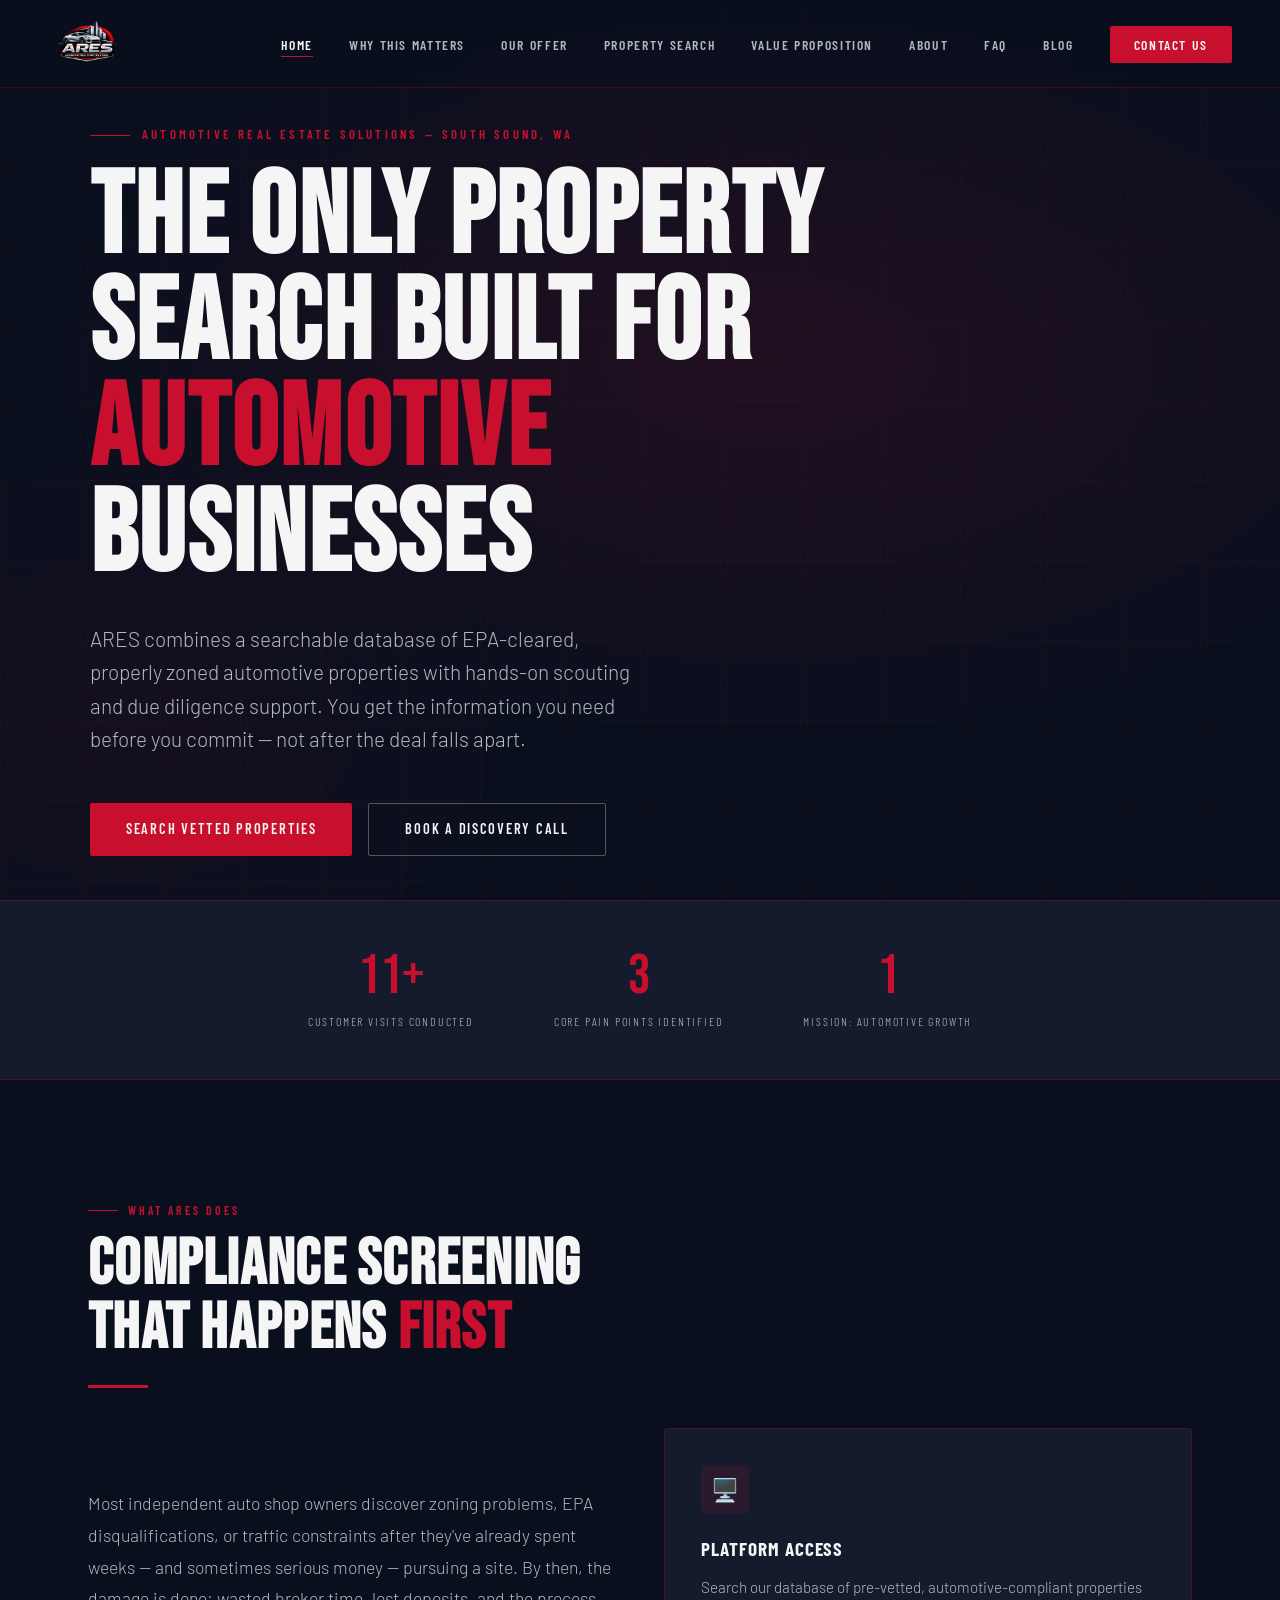
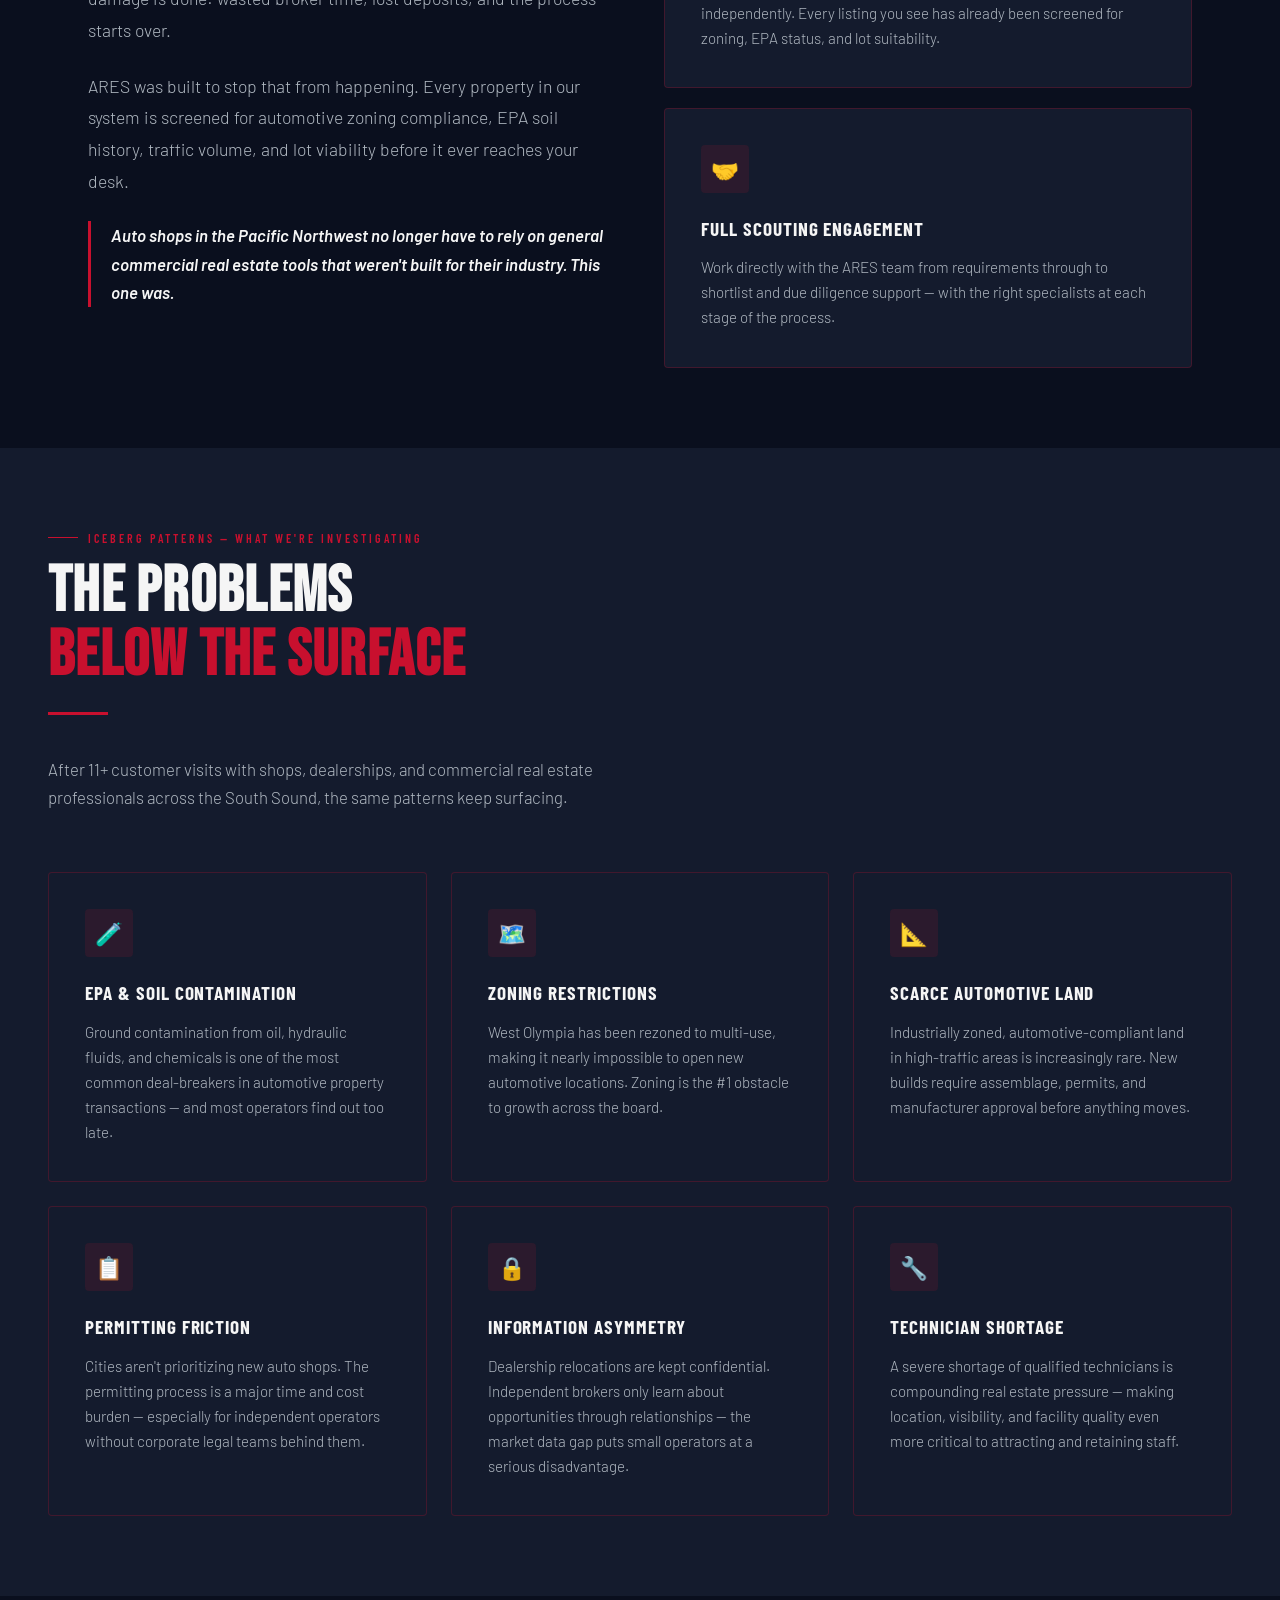
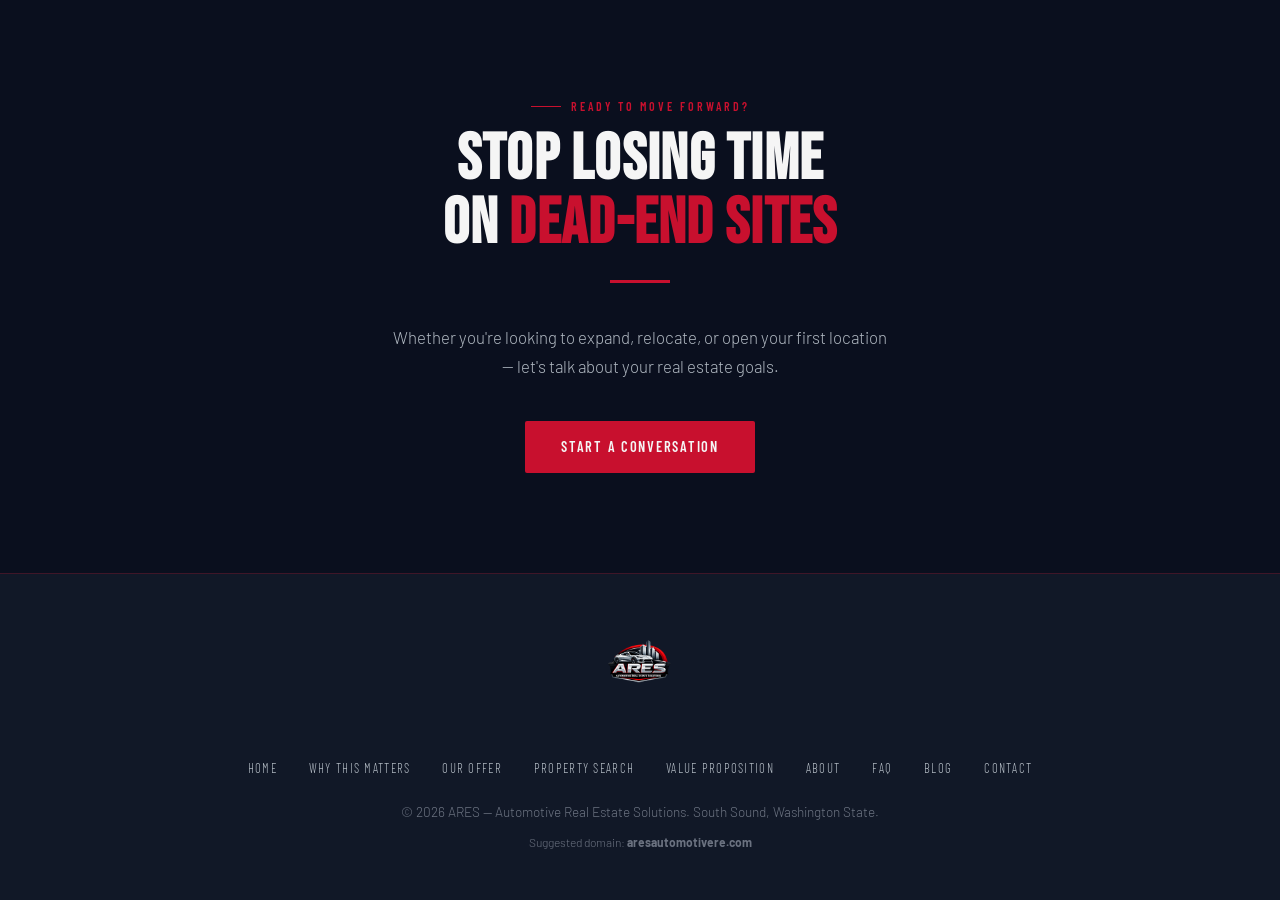
==== index.html @ 5b3edfb4 "Initial commit — full ARES website" ====
<!DOCTYPE html>
<html lang="en">
<head>
  <meta charset="UTF-8" />
  <meta name="viewport" content="width=device-width, initial-scale=1.0" />
  <title>ARES — Vetted Property for Automotive Businesses</title>
  <meta name="description" content="ARES helps auto shops and dealerships find EPA-cleared, properly zoned properties — with a searchable platform and hands-on scouting support." />
  <meta name="keywords" content="automotive real estate, auto shop property, car dealership land, zoning automotive WA, EPA compliant property Olympia, ARES" />
  <meta property="og:title" content="ARES — Automotive Real Estate Solutions" />
  <meta property="og:description" content="Helping automotive businesses find, vet, and secure the right property in Washington State." />
  <meta property="og:type" content="website" />
  <link rel="canonical" href="https://www.aresautomotivere.com/" />
  <link rel="stylesheet" href="assets/style.css" />
</head>
<body>

  <!-- NAV -->
  <nav>
    <a class="nav-logo" href="index.html">
      <img src="assets/logo.png" alt="ARES Automotive Real Estate Solutions Logo" />
    </a>
    <button class="hamburger" aria-label="Toggle menu">
      <span></span><span></span><span></span>
    </button>
    <ul>
      <li><a href="index.html" class="active">Home</a></li>
      <li><a href="why-this-matters.html">Why This Matters</a></li>
      <li><a href="offer.html">Our Offer</a></li>
      <li><a href="property-search.html">Property Search</a></li>
      <li><a href="value-proposition.html">Value Proposition</a></li>
      <li><a href="about.html">About</a></li>
      <li><a href="faq.html">FAQ</a></li>
      <li><a href="blog.html">Blog</a></li>
      <li><a href="contact.html" class="nav-cta">Contact Us</a></li>
    </ul>
  </nav>

  <!-- HERO -->
  <div class="hero">
    <div class="hero-bg"></div>
    <div class="hero-grid-lines"></div>
    <div class="hero-content">
      <p class="hero-eyebrow fade-in">Automotive Real Estate Solutions — South Sound, WA</p>
      <h1 class="fade-in">THE ONLY PROPERTY<br>SEARCH BUILT FOR<br><span>AUTOMOTIVE</span><br>BUSINESSES</h1>
      <p class="hero-sub fade-in">ARES combines a searchable database of EPA-cleared, properly zoned automotive properties with hands-on scouting and due diligence support. You get the information you need before you commit — not after the deal falls apart.</p>
      <div class="hero-cta-group fade-in">
        <a href="property-search.html" class="btn-primary">Search Vetted Properties</a>
        <a href="contact.html" class="btn-secondary">Book a Discovery Call</a>
      </div>
    </div>
  </div>

  <!-- STAT BAND -->
  <div class="stat-band">
    <div class="stat-item scroll-reveal">
      <div class="stat-num">11+</div>
      <div class="stat-label">Customer Visits Conducted</div>
    </div>
    <div class="stat-item scroll-reveal">
      <div class="stat-num">3</div>
      <div class="stat-label">Core Pain Points Identified</div>
    </div>
    <div class="stat-item scroll-reveal">
      <div class="stat-num">1</div>
      <div class="stat-label">Mission: Automotive Growth</div>
    </div>
  </div>

  <!-- COMMON WHY -->
  <section>
    <div class="scroll-reveal">
      <p class="section-eyebrow">What ARES Does</p>
      <h2>COMPLIANCE SCREENING<br>THAT HAPPENS <span>FIRST</span></h2>
      <div class="divider"></div>
    </div>
    <div class="grid-2" style="gap: 48px; align-items: center;">
      <div class="scroll-reveal">
        <p style="font-size:1.1rem; color:var(--steel); line-height:1.8; margin-bottom:24px;">
          Most independent auto shop owners discover zoning problems, EPA disqualifications, or traffic constraints after they've already spent weeks — and sometimes serious money — pursuing a site. By then, the damage is done: wasted broker time, lost deposits, and the process starts over.
        </p>
        <p style="font-size:1.1rem; color:var(--steel); line-height:1.8; margin-bottom:24px;">
          ARES was built to stop that from happening. Every property in our system is screened for automotive zoning compliance, EPA soil history, traffic volume, and lot viability before it ever reaches your desk.
        </p>
        <p style="font-size:1.05rem; color:var(--white); font-weight:600; font-style: italic; border-left: 3px solid var(--red); padding-left: 20px;">
          Auto shops in the Pacific Northwest no longer have to rely on general commercial real estate tools that weren't built for their industry. This one was.
        </p>
      </div>
      <div class="scroll-reveal" style="display:flex; flex-direction:column; gap:20px;">
        <div class="card">
          <div class="card-icon">🖥️</div>
          <h3>Platform Access</h3>
          <p>Search our database of pre-vetted, automotive-compliant properties independently. Every listing you see has already been screened for zoning, EPA status, and lot suitability.</p>
        </div>
        <div class="card">
          <div class="card-icon">🤝</div>
          <h3>Full Scouting Engagement</h3>
          <p>Work directly with the ARES team from requirements through to shortlist and due diligence support — with the right specialists at each stage of the process.</p>
        </div>
      </div>
    </div>
  </section>

  <!-- ICEBERG / PROBLEMS WE'RE INVESTIGATING -->
  <section style="background: var(--card-bg); max-width:100%; padding: 80px 48px;">
    <div style="max-width:1200px; margin:0 auto;">
      <div class="scroll-reveal">
        <p class="section-eyebrow">Iceberg Patterns — What We're Investigating</p>
        <h2>THE PROBLEMS<br><span>BELOW THE SURFACE</span></h2>
        <div class="divider"></div>
        <p class="section-lead">After 11+ customer visits with shops, dealerships, and commercial real estate professionals across the South Sound, the same patterns keep surfacing.</p>
      </div>
      <div class="grid-3">
        <div class="card scroll-reveal">
          <div class="card-icon">🧪</div>
          <h3>EPA & Soil Contamination</h3>
          <p>Ground contamination from oil, hydraulic fluids, and chemicals is one of the most common deal-breakers in automotive property transactions — and most operators find out too late.</p>
        </div>
        <div class="card scroll-reveal">
          <div class="card-icon">🗺️</div>
          <h3>Zoning Restrictions</h3>
          <p>West Olympia has been rezoned to multi-use, making it nearly impossible to open new automotive locations. Zoning is the #1 obstacle to growth across the board.</p>
        </div>
        <div class="card scroll-reveal">
          <div class="card-icon">📐</div>
          <h3>Scarce Automotive Land</h3>
          <p>Industrially zoned, automotive-compliant land in high-traffic areas is increasingly rare. New builds require assemblage, permits, and manufacturer approval before anything moves.</p>
        </div>
        <div class="card scroll-reveal">
          <div class="card-icon">📋</div>
          <h3>Permitting Friction</h3>
          <p>Cities aren't prioritizing new auto shops. The permitting process is a major time and cost burden — especially for independent operators without corporate legal teams behind them.</p>
        </div>
        <div class="card scroll-reveal">
          <div class="card-icon">🔒</div>
          <h3>Information Asymmetry</h3>
          <p>Dealership relocations are kept confidential. Independent brokers only learn about opportunities through relationships — the market data gap puts small operators at a serious disadvantage.</p>
        </div>
        <div class="card scroll-reveal">
          <div class="card-icon">🔧</div>
          <h3>Technician Shortage</h3>
          <p>A severe shortage of qualified technicians is compounding real estate pressure — making location, visibility, and facility quality even more critical to attracting and retaining staff.</p>
        </div>
      </div>
    </div>
  </section>

  <!-- CTA BAND -->
  <section style="text-align:center; padding: 100px 48px;">
    <div class="scroll-reveal">
      <p class="section-eyebrow" style="justify-content:center;">Ready to Move Forward?</p>
      <h2>STOP LOSING TIME<br>ON <span>DEAD-END SITES</span></h2>
      <div class="divider" style="margin: 24px auto 40px;"></div>
      <p style="color:var(--steel); max-width:500px; margin:0 auto 40px; font-size:1.05rem;">Whether you're looking to expand, relocate, or open your first location — let's talk about your real estate goals.</p>
      <a href="contact.html" class="btn-primary">Start a Conversation</a>
    </div>
  </section>

  <!-- FOOTER -->
  <footer>
    <img src="assets/logo.png" alt="ARES Logo" />
    <ul class="footer-links">
      <li><a href="index.html">Home</a></li>
      <li><a href="why-this-matters.html">Why This Matters</a></li>
      <li><a href="offer.html">Our Offer</a></li>
      <li><a href="property-search.html">Property Search</a></li>
      <li><a href="value-proposition.html">Value Proposition</a></li>
      <li><a href="about.html">About</a></li>
      <li><a href="faq.html">FAQ</a></li>
      <li><a href="blog.html">Blog</a></li>
      <li><a href="contact.html">Contact</a></li>
    </ul>
    <p>&copy; 2026 ARES — Automotive Real Estate Solutions. South Sound, Washington State.</p>
    <p style="margin-top:8px; font-size:0.75rem;">Suggested domain: <strong>aresautomotivere.com</strong></p>
  </footer>

  <script src="assets/main.js"></script>
</body>
</html>
---- assets/style.css ----
/* ============================================================
   ARES — Automotive Real Estate Solutions
   Brand: Navy #0A0F1E | Red #C8102E | White #F5F5F5 | Steel #B0B8C1
   ============================================================ */

@import url('https://fonts.googleapis.com/css2?family=Bebas+Neue&family=Barlow:ital,wght@0,300;0,400;0,600;0,700;1,300&family=Barlow+Condensed:wght@400;600;700&display=swap');

:root {
  --navy:    #0A0F1E;
  --navy2:   #111827;
  --red:     #C8102E;
  --red2:    #E8102E;
  --white:   #F5F5F5;
  --steel:   #B0B8C1;
  --dim:     #6B7280;
  --card-bg: #141B2D;
  --border:  rgba(200,16,46,0.25);
}

*, *::before, *::after { box-sizing: border-box; margin: 0; padding: 0; }

html { scroll-behavior: smooth; }

body {
  background: var(--navy);
  color: var(--white);
  font-family: 'Barlow', sans-serif;
  font-weight: 300;
  line-height: 1.7;
  overflow-x: hidden;
}

/* ── NOISE TEXTURE OVERLAY ── */
body::before {
  content: '';
  position: fixed;
  inset: 0;
  background-image: url("data:image/svg+xml,%3Csvg viewBox='0 0 200 200' xmlns='http://www.w3.org/2000/svg'%3E%3Cfilter id='n'%3E%3CfeTurbulence type='fractalNoise' baseFrequency='0.75' numOctaves='4' stitchTiles='stitch'/%3E%3C/filter%3E%3Crect width='100%25' height='100%25' filter='url(%23n)' opacity='0.04'/%3E%3C/svg%3E");
  pointer-events: none;
  z-index: 0;
  opacity: 0.4;
}

/* ── NAVIGATION ── */
nav {
  position: fixed;
  top: 0; left: 0; right: 0;
  z-index: 100;
  display: flex;
  align-items: center;
  justify-content: space-between;
  padding: 0 48px;
  height: 88px;
  background: rgba(10,15,30,0.92);
  backdrop-filter: blur(12px);
  border-bottom: 1px solid var(--border);
}

nav .nav-logo img {
  height: 80px;
  width: auto;
  display: block;
}

nav ul {
  list-style: none;
  display: flex;
  gap: 36px;
  align-items: center;
}

nav ul a {
  font-family: 'Barlow Condensed', sans-serif;
  font-size: 0.85rem;
  font-weight: 600;
  letter-spacing: 0.12em;
  text-transform: uppercase;
  color: var(--steel);
  text-decoration: none;
  transition: color 0.2s;
  position: relative;
}

nav ul a::after {
  content: '';
  position: absolute;
  bottom: -4px; left: 0; right: 100%;
  height: 1px;
  background: var(--red);
  transition: right 0.25s ease;
}

nav ul a:hover,
nav ul a.active { color: var(--white); }
nav ul a:hover::after,
nav ul a.active::after { right: 0; }

nav .nav-cta {
  background: var(--red);
  color: var(--white) !important;
  padding: 10px 24px;
  border-radius: 2px;
  transition: background 0.2s !important;
}
nav .nav-cta:hover { background: var(--red2) !important; }
nav .nav-cta::after { display: none !important; }

/* ── HAMBURGER ── */
.hamburger {
  display: none;
  flex-direction: column;
  gap: 5px;
  cursor: pointer;
  background: none;
  border: none;
  padding: 4px;
}
.hamburger span {
  display: block;
  width: 26px;
  height: 2px;
  background: var(--white);
  transition: all 0.3s;
}

/* ── SECTION BASE ── */
section {
  position: relative;
  z-index: 1;
  padding: 120px 48px 80px;
  max-width: 1200px;
  margin: 0 auto;
}

/* ── HERO ── */
.hero {
  min-height: 100vh;
  display: flex;
  flex-direction: column;
  justify-content: center;
  padding: 0 48px;
  max-width: 100%;
  position: relative;
  overflow: hidden;
}

.hero-bg {
  position: absolute;
  inset: 0;
  background: radial-gradient(ellipse 80% 60% at 60% 40%, rgba(200,16,46,0.12) 0%, transparent 70%),
              radial-gradient(ellipse 50% 50% at 10% 80%, rgba(200,16,46,0.06) 0%, transparent 60%),
              var(--navy);
  z-index: 0;
}

.hero-grid-lines {
  position: absolute;
  inset: 0;
  background-image:
    linear-gradient(rgba(200,16,46,0.07) 1px, transparent 1px),
    linear-gradient(90deg, rgba(200,16,46,0.07) 1px, transparent 1px);
  background-size: 80px 80px;
  z-index: 0;
}

.hero-content {
  position: relative;
  z-index: 2;
  max-width: 1100px;
  margin: 0 auto;
  width: 100%;
  padding-top: 80px;
}

.hero-eyebrow {
  font-family: 'Barlow Condensed', sans-serif;
  font-size: 0.8rem;
  font-weight: 600;
  letter-spacing: 0.25em;
  text-transform: uppercase;
  color: var(--red);
  margin-bottom: 20px;
  display: flex;
  align-items: center;
  gap: 12px;
}

.hero-eyebrow::before {
  content: '';
  display: block;
  width: 40px;
  height: 1px;
  background: var(--red);
}

.hero h1 {
  font-family: 'Bebas Neue', sans-serif;
  font-size: clamp(4rem, 9vw, 9rem);
  line-height: 0.92;
  letter-spacing: 0.02em;
  color: var(--white);
  margin-bottom: 32px;
}

.hero h1 span { color: var(--red); }

.hero-sub {
  font-size: clamp(1rem, 1.8vw, 1.3rem);
  font-weight: 300;
  color: var(--steel);
  max-width: 560px;
  margin-bottom: 48px;
  line-height: 1.6;
}

.hero-cta-group {
  display: flex;
  gap: 16px;
  flex-wrap: wrap;
}

.btn-primary {
  background: var(--red);
  color: var(--white);
  text-decoration: none;
  padding: 14px 36px;
  font-family: 'Barlow Condensed', sans-serif;
  font-size: 0.9rem;
  font-weight: 600;
  letter-spacing: 0.12em;
  text-transform: uppercase;
  border-radius: 2px;
  transition: background 0.2s, transform 0.15s;
  display: inline-block;
}
.btn-primary:hover { background: var(--red2); transform: translateY(-2px); }

.btn-secondary {
  background: transparent;
  color: var(--white);
  text-decoration: none;
  padding: 13px 36px;
  font-family: 'Barlow Condensed', sans-serif;
  font-size: 0.9rem;
  font-weight: 600;
  letter-spacing: 0.12em;
  text-transform: uppercase;
  border: 1px solid rgba(245,245,245,0.3);
  border-radius: 2px;
  transition: border-color 0.2s, color 0.2s;
  display: inline-block;
}
.btn-secondary:hover { border-color: var(--white); }

/* ── SECTION HEADINGS ── */
.section-eyebrow {
  font-family: 'Barlow Condensed', sans-serif;
  font-size: 0.75rem;
  font-weight: 600;
  letter-spacing: 0.25em;
  text-transform: uppercase;
  color: var(--red);
  margin-bottom: 12px;
  display: flex;
  align-items: center;
  gap: 10px;
}
.section-eyebrow::before {
  content: '';
  display: block;
  width: 30px;
  height: 1px;
  background: var(--red);
}

h2 {
  font-family: 'Bebas Neue', sans-serif;
  font-size: clamp(2.5rem, 5vw, 4.5rem);
  line-height: 1;
  letter-spacing: 0.02em;
  color: var(--white);
  margin-bottom: 20px;
}

h2 span { color: var(--red); }

.section-lead {
  font-size: 1.05rem;
  color: var(--steel);
  max-width: 600px;
  margin-bottom: 60px;
  line-height: 1.7;
}

/* ── CARDS ── */
.card {
  background: var(--card-bg);
  border: 1px solid var(--border);
  border-radius: 4px;
  padding: 36px;
  transition: border-color 0.25s, transform 0.2s;
}
.card:hover {
  border-color: var(--red);
  transform: translateY(-4px);
}

.card-icon {
  width: 48px;
  height: 48px;
  background: rgba(200,16,46,0.12);
  border-radius: 4px;
  display: flex;
  align-items: center;
  justify-content: center;
  margin-bottom: 20px;
  font-size: 1.4rem;
}

.card h3 {
  font-family: 'Barlow Condensed', sans-serif;
  font-size: 1.2rem;
  font-weight: 700;
  letter-spacing: 0.05em;
  text-transform: uppercase;
  color: var(--white);
  margin-bottom: 10px;
}

.card p {
  font-size: 0.95rem;
  color: var(--steel);
  line-height: 1.65;
}

/* ── GRID LAYOUTS ── */
.grid-2 { display: grid; grid-template-columns: 1fr 1fr; gap: 24px; }
.grid-3 { display: grid; grid-template-columns: repeat(3, 1fr); gap: 24px; }
.grid-4 { display: grid; grid-template-columns: repeat(4, 1fr); gap: 20px; }

/* ── DIVIDER ── */
.divider {
  width: 60px;
  height: 3px;
  background: var(--red);
  margin: 24px 0 40px;
}

/* ── RED ACCENT LINE ── */
.accent-line {
  width: 100%;
  height: 1px;
  background: linear-gradient(90deg, var(--red), transparent);
  margin: 0 0 60px;
}

/* ── FOOTER ── */
footer {
  position: relative;
  z-index: 1;
  background: var(--navy2);
  border-top: 1px solid var(--border);
  padding: 48px;
  text-align: center;
}

footer img { height: 84px; margin-bottom: 20px; }

footer p {
  font-size: 0.85rem;
  color: var(--dim);
}

footer .footer-links {
  display: flex;
  justify-content: center;
  gap: 32px;
  margin: 20px 0;
  list-style: none;
}

footer .footer-links a {
  font-family: 'Barlow Condensed', sans-serif;
  font-size: 0.8rem;
  letter-spacing: 0.1em;
  text-transform: uppercase;
  color: var(--steel);
  text-decoration: none;
  transition: color 0.2s;
}
footer .footer-links a:hover { color: var(--red); }

/* ── FADE IN ANIMATION ── */
.fade-in {
  opacity: 0;
  transform: translateY(28px);
  animation: fadeUp 0.7s ease forwards;
}
.fade-in:nth-child(1) { animation-delay: 0.1s; }
.fade-in:nth-child(2) { animation-delay: 0.2s; }
.fade-in:nth-child(3) { animation-delay: 0.3s; }
.fade-in:nth-child(4) { animation-delay: 0.4s; }
.fade-in:nth-child(5) { animation-delay: 0.5s; }
.fade-in:nth-child(6) { animation-delay: 0.6s; }

@keyframes fadeUp {
  to { opacity: 1; transform: translateY(0); }
}

/* ── PAGE HERO (inner pages) ── */
.page-hero {
  padding-top: 176px;
  padding-bottom: 60px;
  max-width: 1200px;
  margin: 0 auto;
  padding-left: 48px;
  padding-right: 48px;
  position: relative;
  z-index: 1;
}

.page-hero-bg {
  position: fixed;
  inset: 0;
  background: radial-gradient(ellipse 60% 40% at 80% 20%, rgba(200,16,46,0.08) 0%, transparent 60%),
              var(--navy);
  z-index: 0;
}

/* ── STAT BAND ── */
.stat-band {
  background: var(--card-bg);
  border-top: 1px solid var(--border);
  border-bottom: 1px solid var(--border);
  padding: 48px;
  display: flex;
  justify-content: center;
  gap: 80px;
  position: relative;
  z-index: 1;
}

.stat-item { text-align: center; }

.stat-num {
  font-family: 'Bebas Neue', sans-serif;
  font-size: 3.5rem;
  color: var(--red);
  line-height: 1;
}

.stat-label {
  font-family: 'Barlow Condensed', sans-serif;
  font-size: 0.75rem;
  letter-spacing: 0.15em;
  text-transform: uppercase;
  color: var(--steel);
  margin-top: 6px;
}

/* ── FORM ── */
.form-group {
  margin-bottom: 20px;
}

.form-group label {
  display: block;
  font-family: 'Barlow Condensed', sans-serif;
  font-size: 0.8rem;
  font-weight: 600;
  letter-spacing: 0.15em;
  text-transform: uppercase;
  color: var(--steel);
  margin-bottom: 8px;
}

.form-group input,
.form-group textarea,
.form-group select {
  width: 100%;
  background: var(--card-bg);
  border: 1px solid var(--border);
  border-radius: 2px;
  padding: 14px 18px;
  color: var(--white);
  font-family: 'Barlow', sans-serif;
  font-size: 0.95rem;
  font-weight: 300;
  transition: border-color 0.2s;
  outline: none;
}

.form-group input:focus,
.form-group textarea:focus,
.form-group select:focus {
  border-color: var(--red);
}

.form-group textarea { resize: vertical; min-height: 140px; }

/* ── JOURNEY MAP ── */
.journey-step {
  display: flex;
  gap: 32px;
  align-items: flex-start;
  padding: 36px;
  background: var(--card-bg);
  border: 1px solid var(--border);
  border-radius: 4px;
  margin-bottom: 16px;
  transition: border-color 0.25s;
}
.journey-step:hover { border-color: var(--red); }

.step-number {
  font-family: 'Bebas Neue', sans-serif;
  font-size: 3rem;
  color: var(--red);
  line-height: 1;
  min-width: 60px;
  opacity: 0.5;
}

.step-content h3 {
  font-family: 'Barlow Condensed', sans-serif;
  font-size: 1.15rem;
  font-weight: 700;
  letter-spacing: 0.08em;
  text-transform: uppercase;
  color: var(--white);
  margin-bottom: 8px;
}

.step-content p { font-size: 0.95rem; color: var(--steel); }

.step-tag {
  display: inline-block;
  margin-top: 10px;
  padding: 4px 12px;
  background: rgba(200,16,46,0.12);
  border: 1px solid rgba(200,16,46,0.3);
  border-radius: 2px;
  font-family: 'Barlow Condensed', sans-serif;
  font-size: 0.72rem;
  font-weight: 600;
  letter-spacing: 0.1em;
  text-transform: uppercase;
  color: var(--red);
}

/* ── RESPONSIVE ── */
@media (max-width: 900px) {
  nav { padding: 0 24px; }
  nav ul { display: none; flex-direction: column; position: absolute; top: 88px; left: 0; right: 0; background: var(--navy2); padding: 24px; gap: 20px; border-bottom: 1px solid var(--border); }
  nav ul.open { display: flex; }
  .hamburger { display: flex; }
  .hero, section, .page-hero { padding-left: 24px; padding-right: 24px; }
  .grid-2, .grid-3, .grid-4 { grid-template-columns: 1fr; }
  .stat-band { flex-direction: column; gap: 36px; padding: 36px 24px; }
  footer { padding: 36px 24px; }
  footer .footer-links { flex-wrap: wrap; gap: 16px; }
}
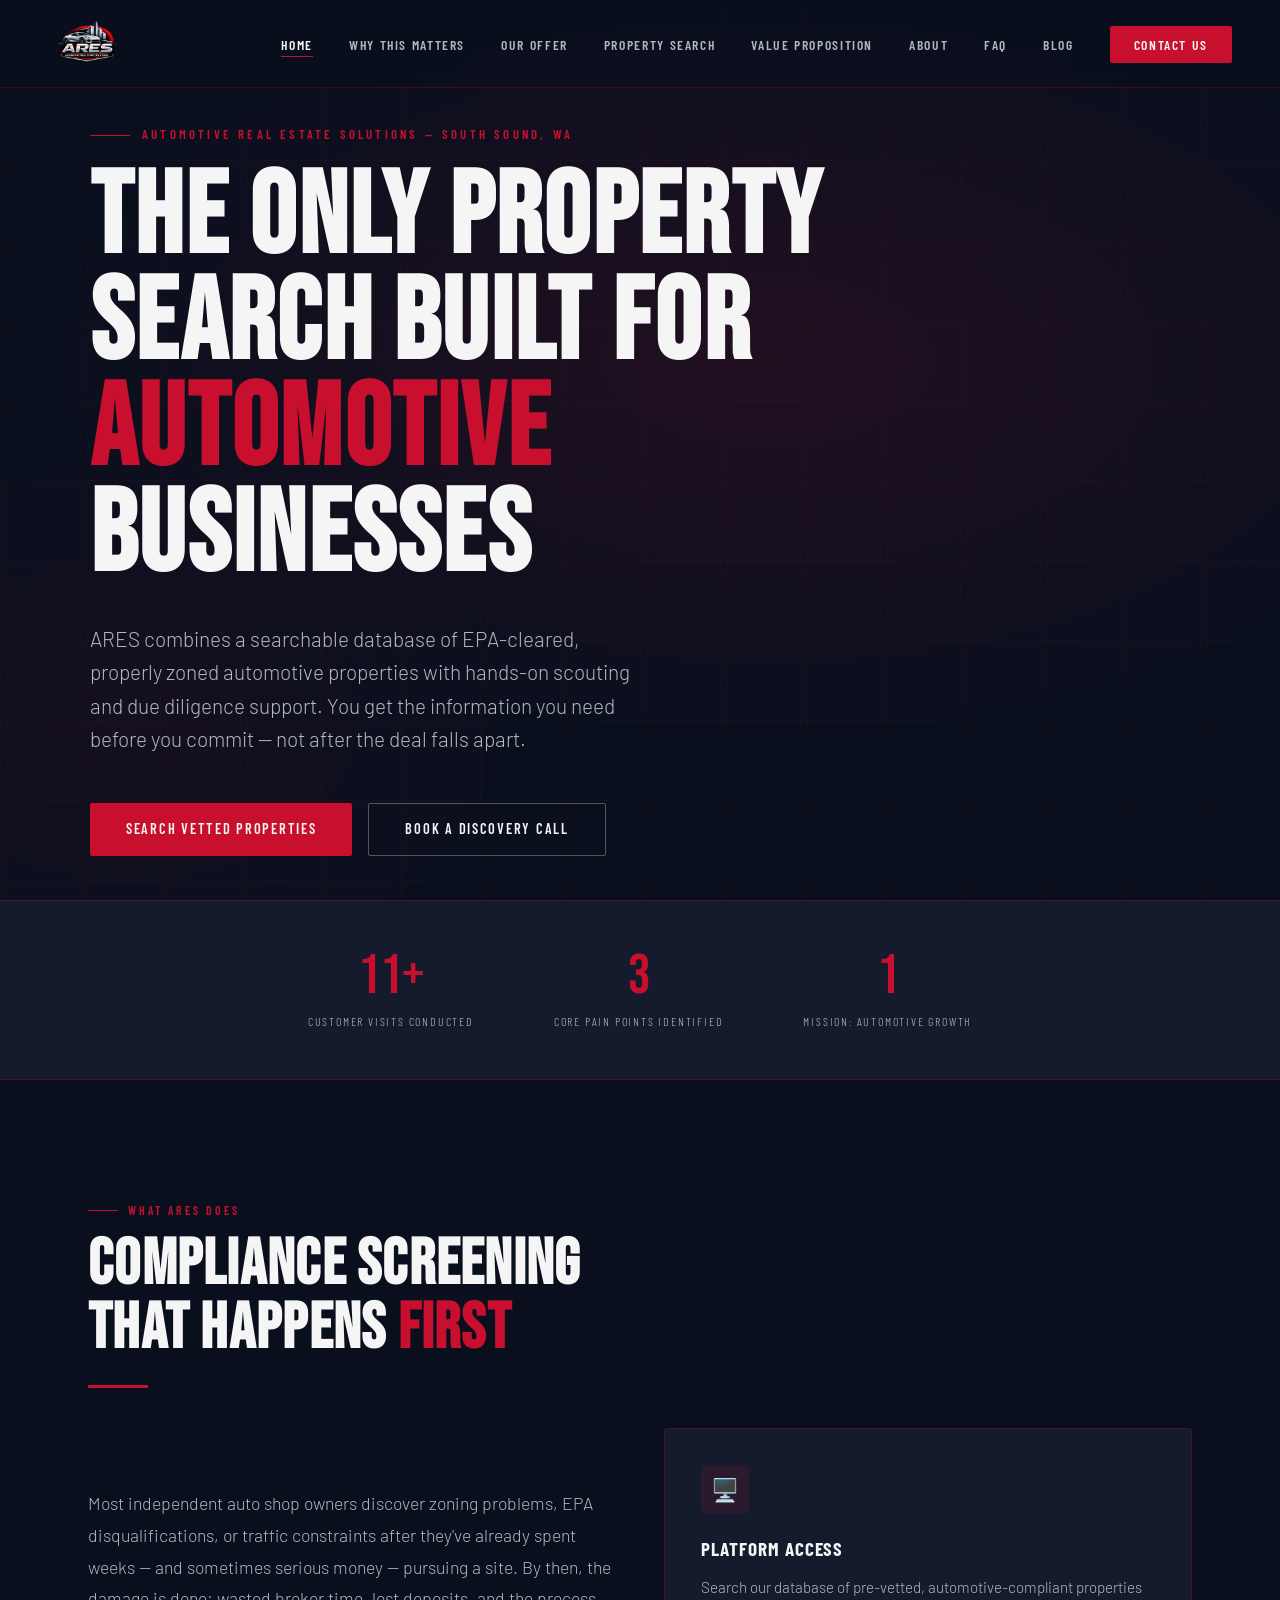
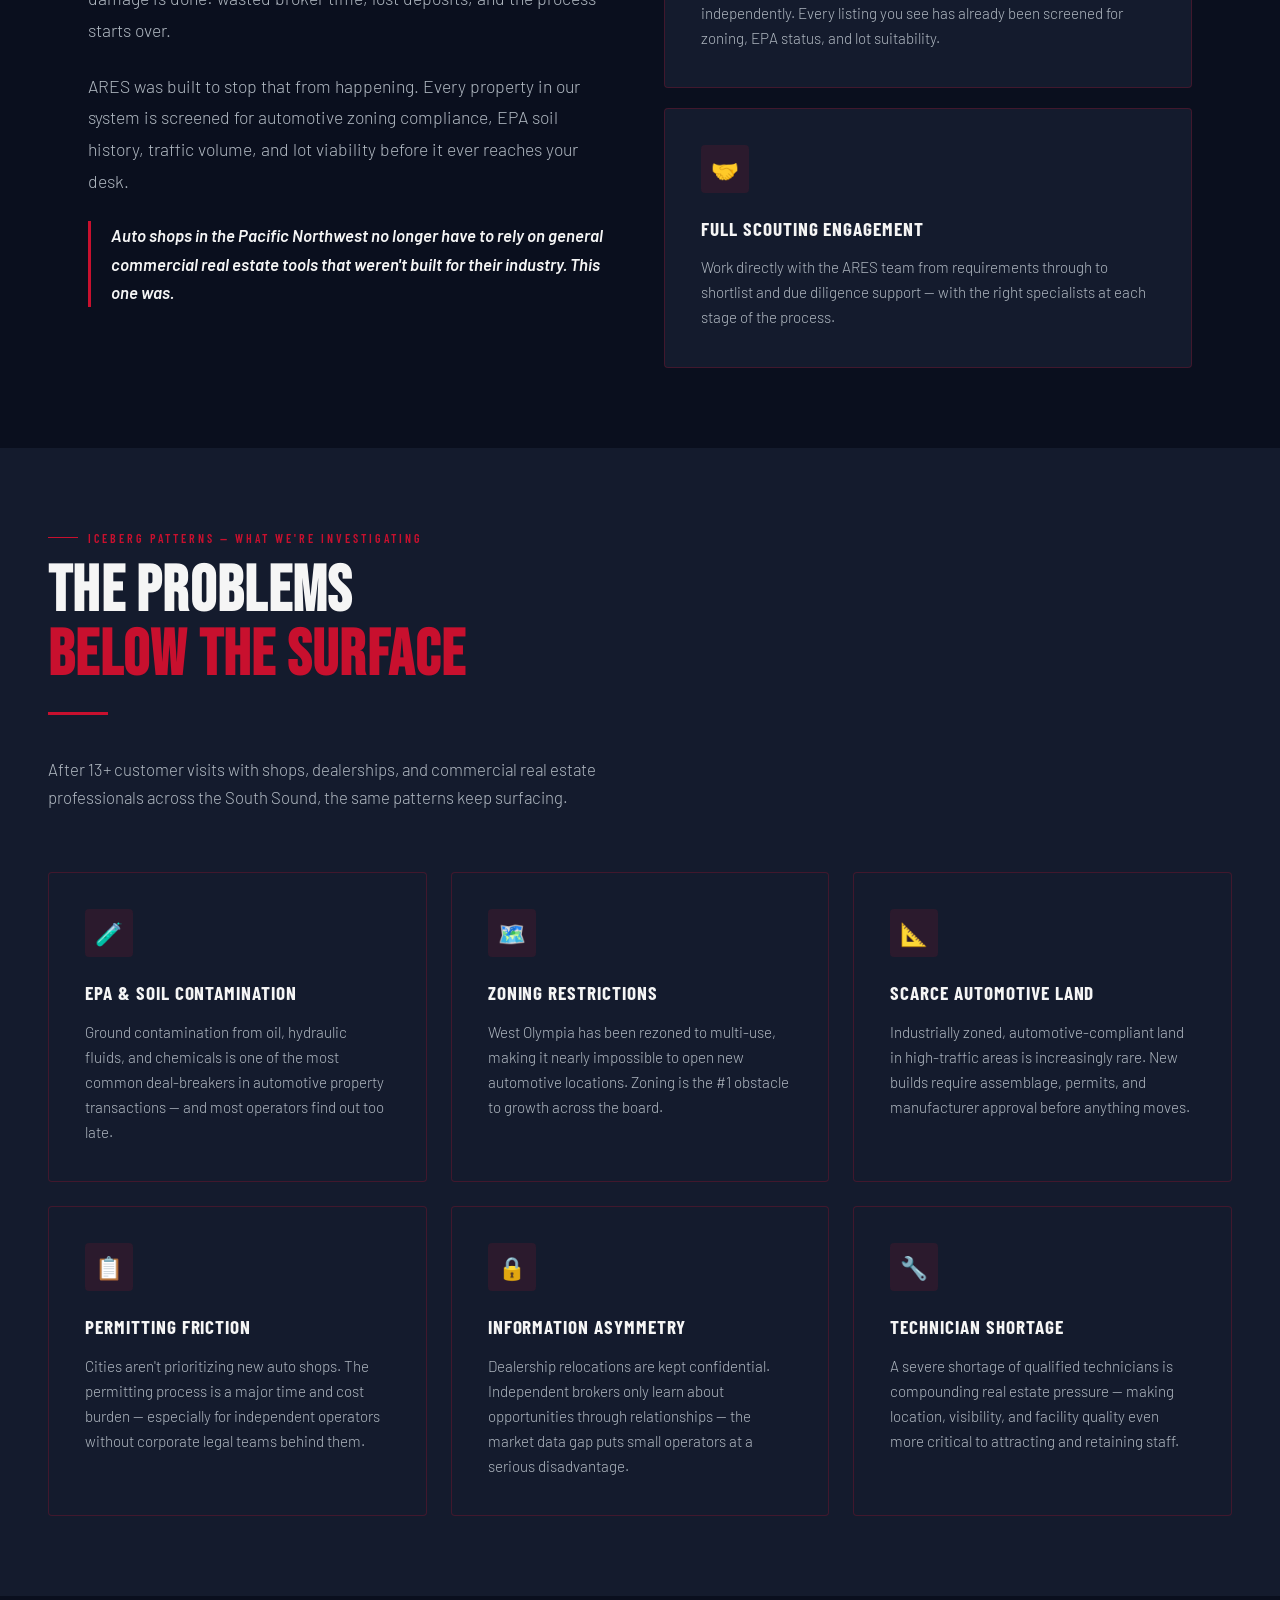
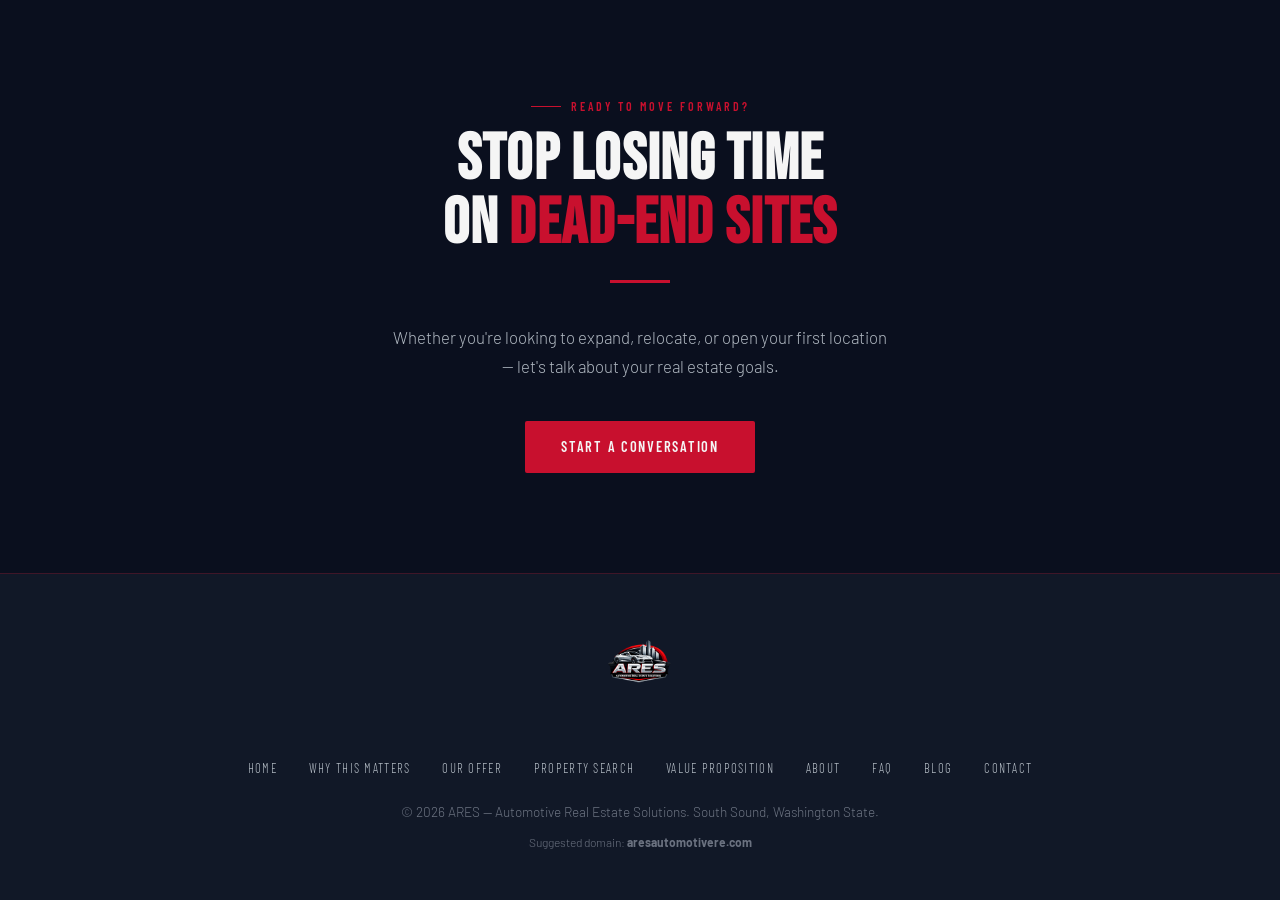
==== commit c8fae07d: "Update customer visits to 13+" ====
--- a/index.html
+++ b/index.html
@@ -107,7 +107,7 @@
         <p class="section-eyebrow">Iceberg Patterns — What We're Investigating</p>
         <h2>THE PROBLEMS<br><span>BELOW THE SURFACE</span></h2>
         <div class="divider"></div>
-        <p class="section-lead">After 11+ customer visits with shops, dealerships, and commercial real estate professionals across the South Sound, the same patterns keep surfacing.</p>
+        <p class="section-lead">After 13+ customer visits with shops, dealerships, and commercial real estate professionals across the South Sound, the same patterns keep surfacing.</p>
       </div>
       <div class="grid-3">
         <div class="card scroll-reveal">
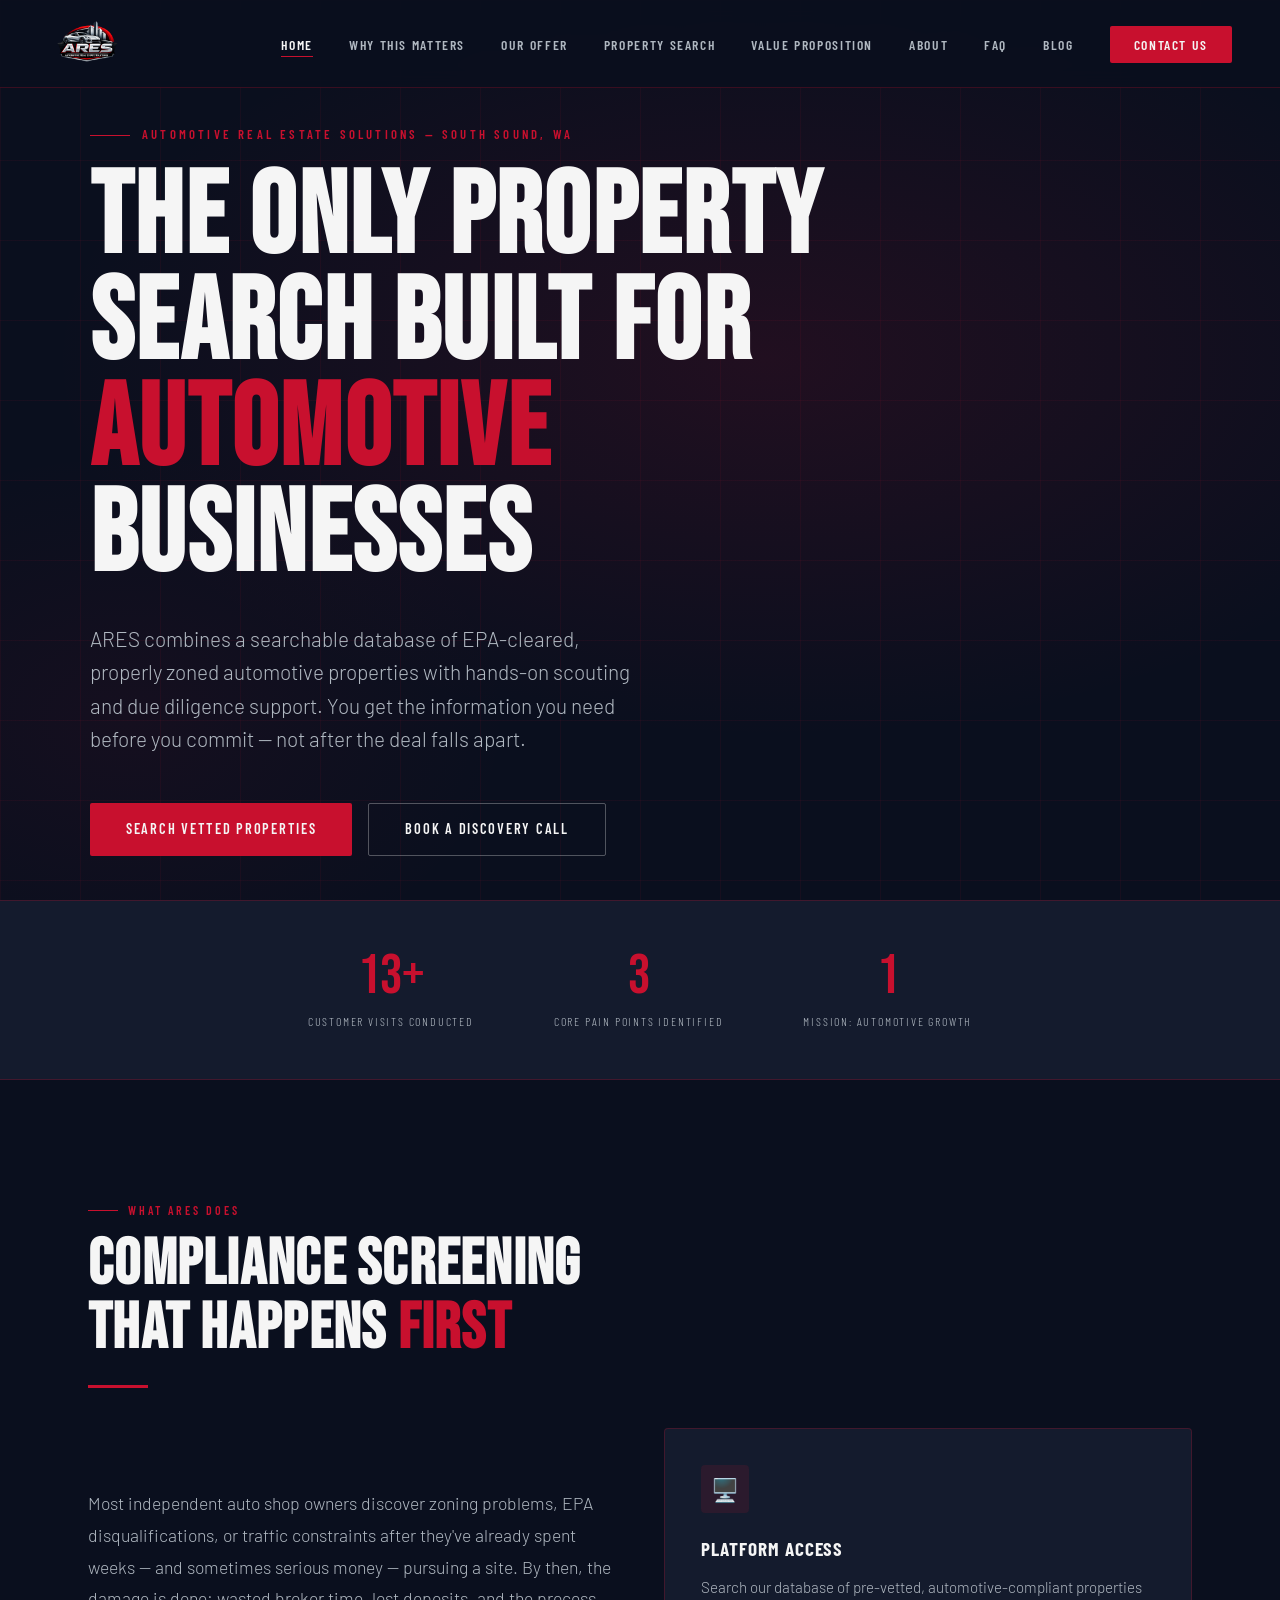
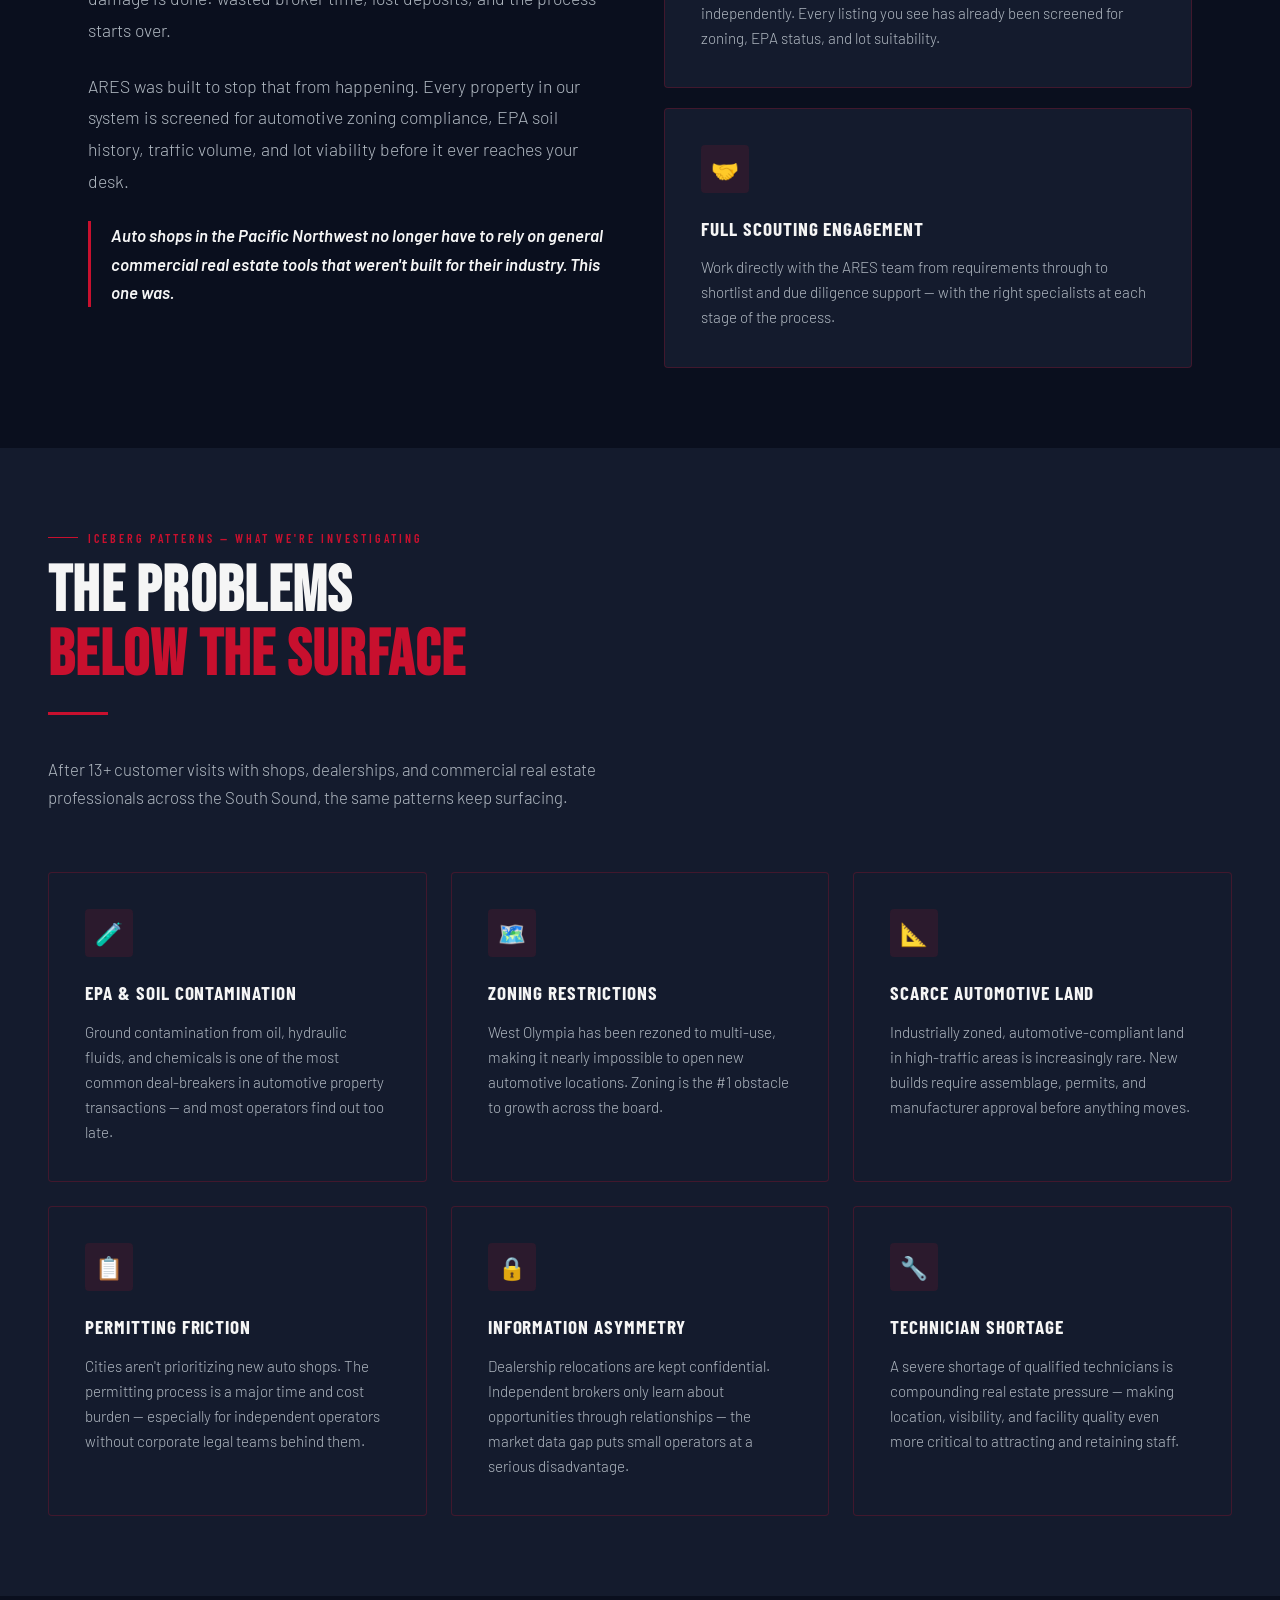
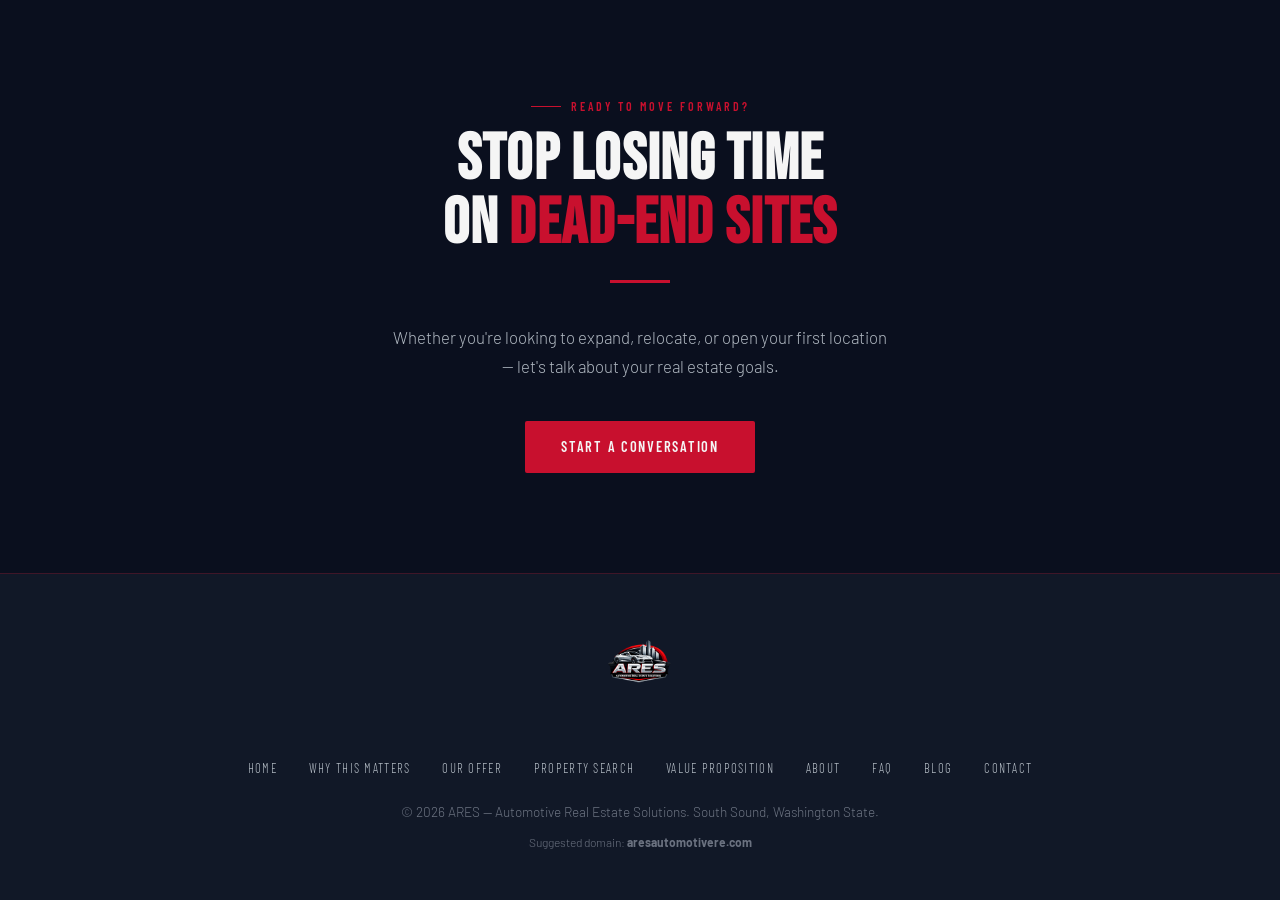
==== commit 0a2ec270: "Update customer visits count to 13+" ====
--- a/index.html
+++ b/index.html
@@ -53,7 +53,7 @@
   <!-- STAT BAND -->
   <div class="stat-band">
     <div class="stat-item scroll-reveal">
-      <div class="stat-num">11+</div>
+      <div class="stat-num">13+</div>
       <div class="stat-label">Customer Visits Conducted</div>
     </div>
     <div class="stat-item scroll-reveal">
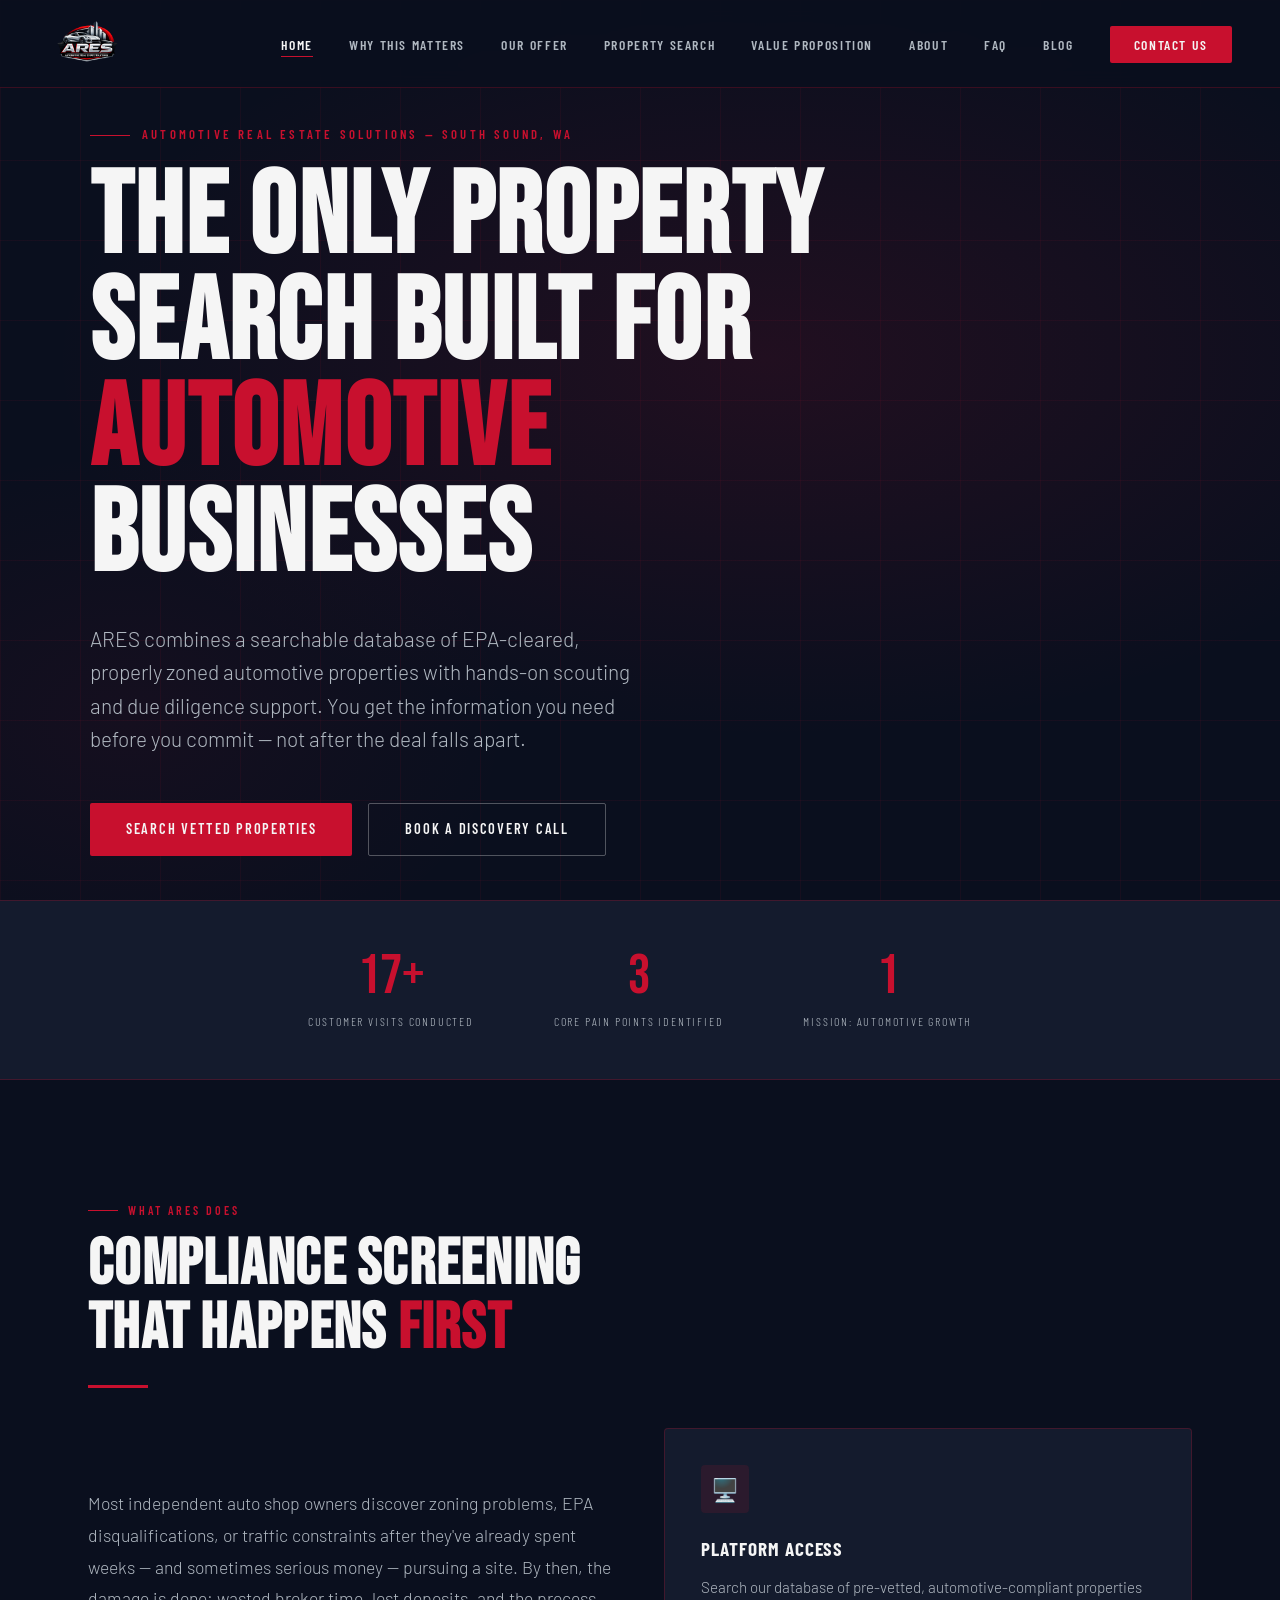
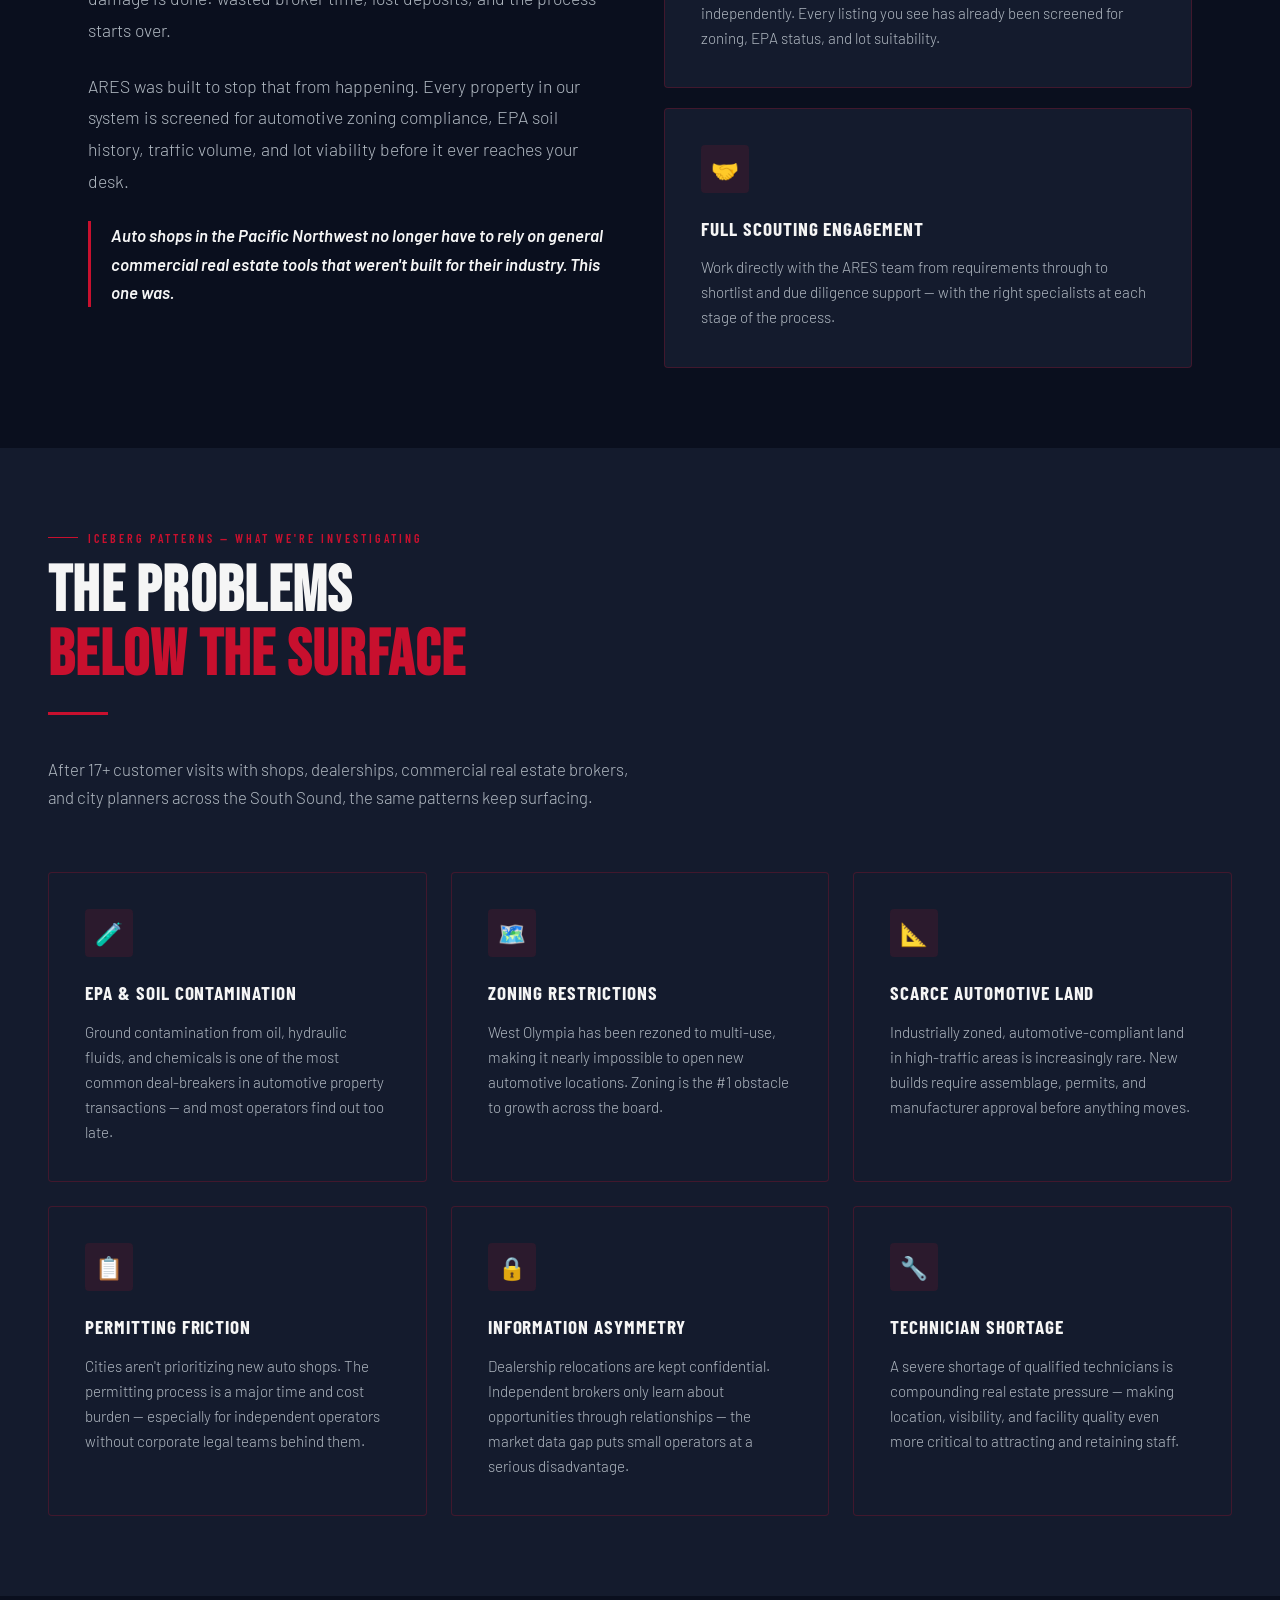
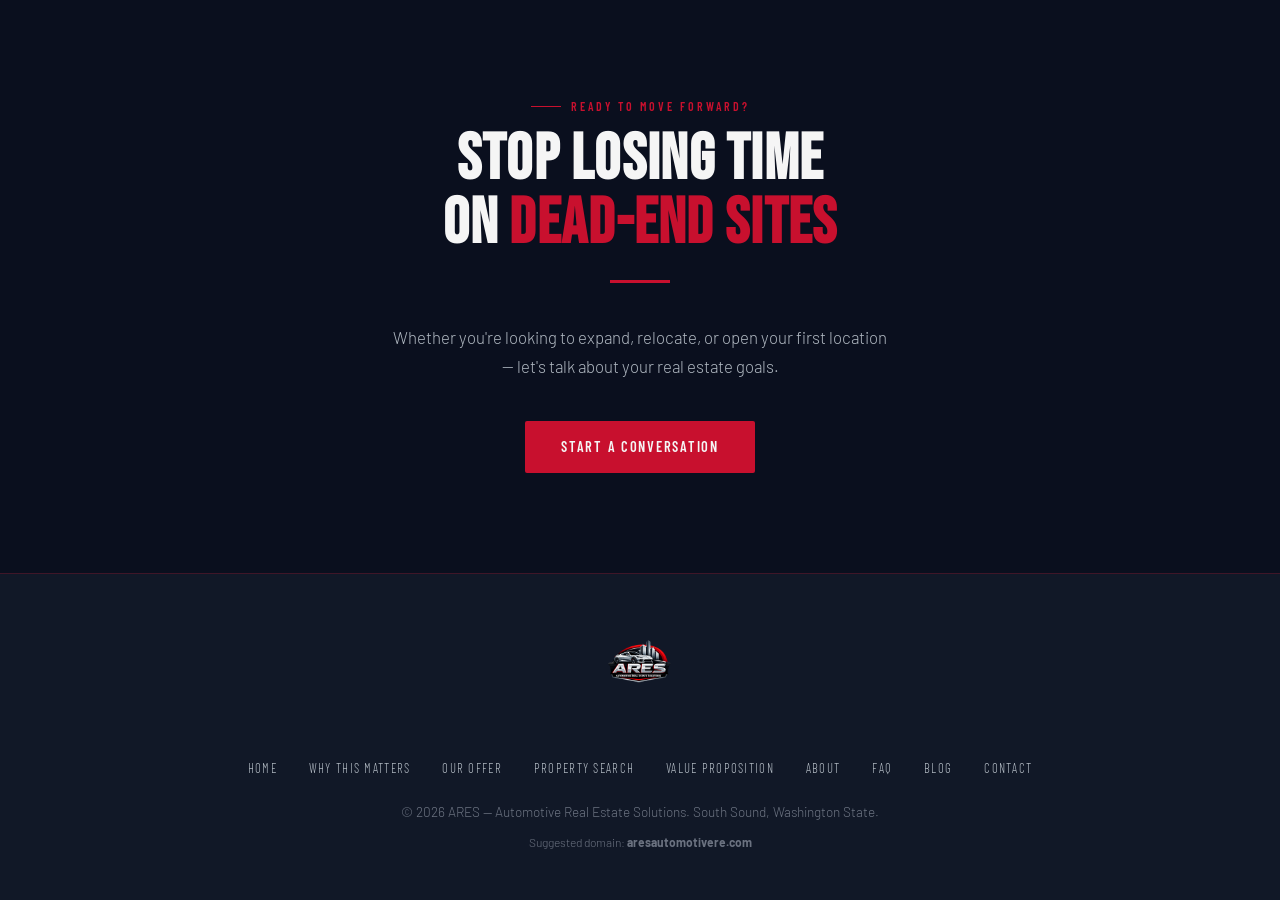
==== commit fe5788ca: "Update site content" ====
--- a/index.html
+++ b/index.html
@@ -53,7 +53,7 @@
   <!-- STAT BAND -->
   <div class="stat-band">
     <div class="stat-item scroll-reveal">
-      <div class="stat-num">13+</div>
+      <div class="stat-num">17+</div>
       <div class="stat-label">Customer Visits Conducted</div>
     </div>
     <div class="stat-item scroll-reveal">
@@ -107,7 +107,7 @@
         <p class="section-eyebrow">Iceberg Patterns — What We're Investigating</p>
         <h2>THE PROBLEMS<br><span>BELOW THE SURFACE</span></h2>
         <div class="divider"></div>
-        <p class="section-lead">After 13+ customer visits with shops, dealerships, and commercial real estate professionals across the South Sound, the same patterns keep surfacing.</p>
+        <p class="section-lead">After 17+ customer visits with shops, dealerships, commercial real estate brokers, and city planners across the South Sound, the same patterns keep surfacing.</p>
       </div>
       <div class="grid-3">
         <div class="card scroll-reveal">
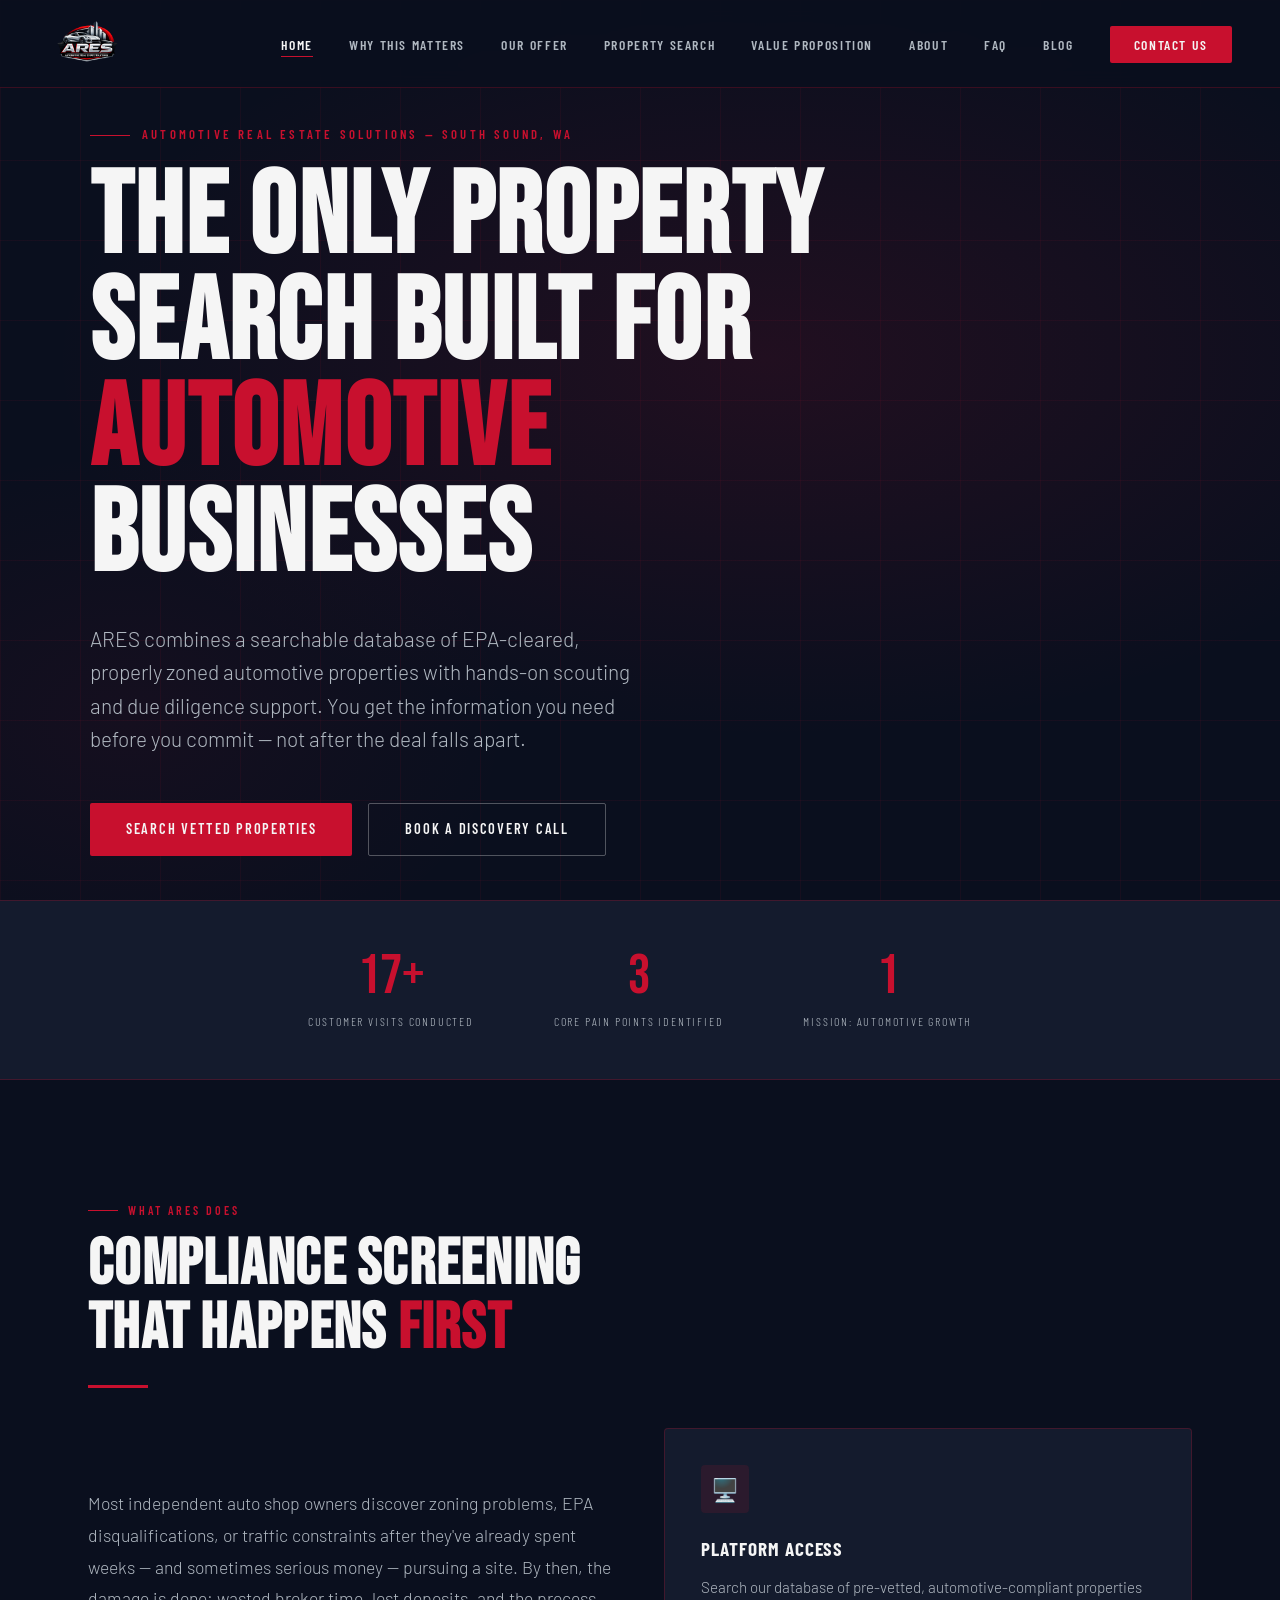
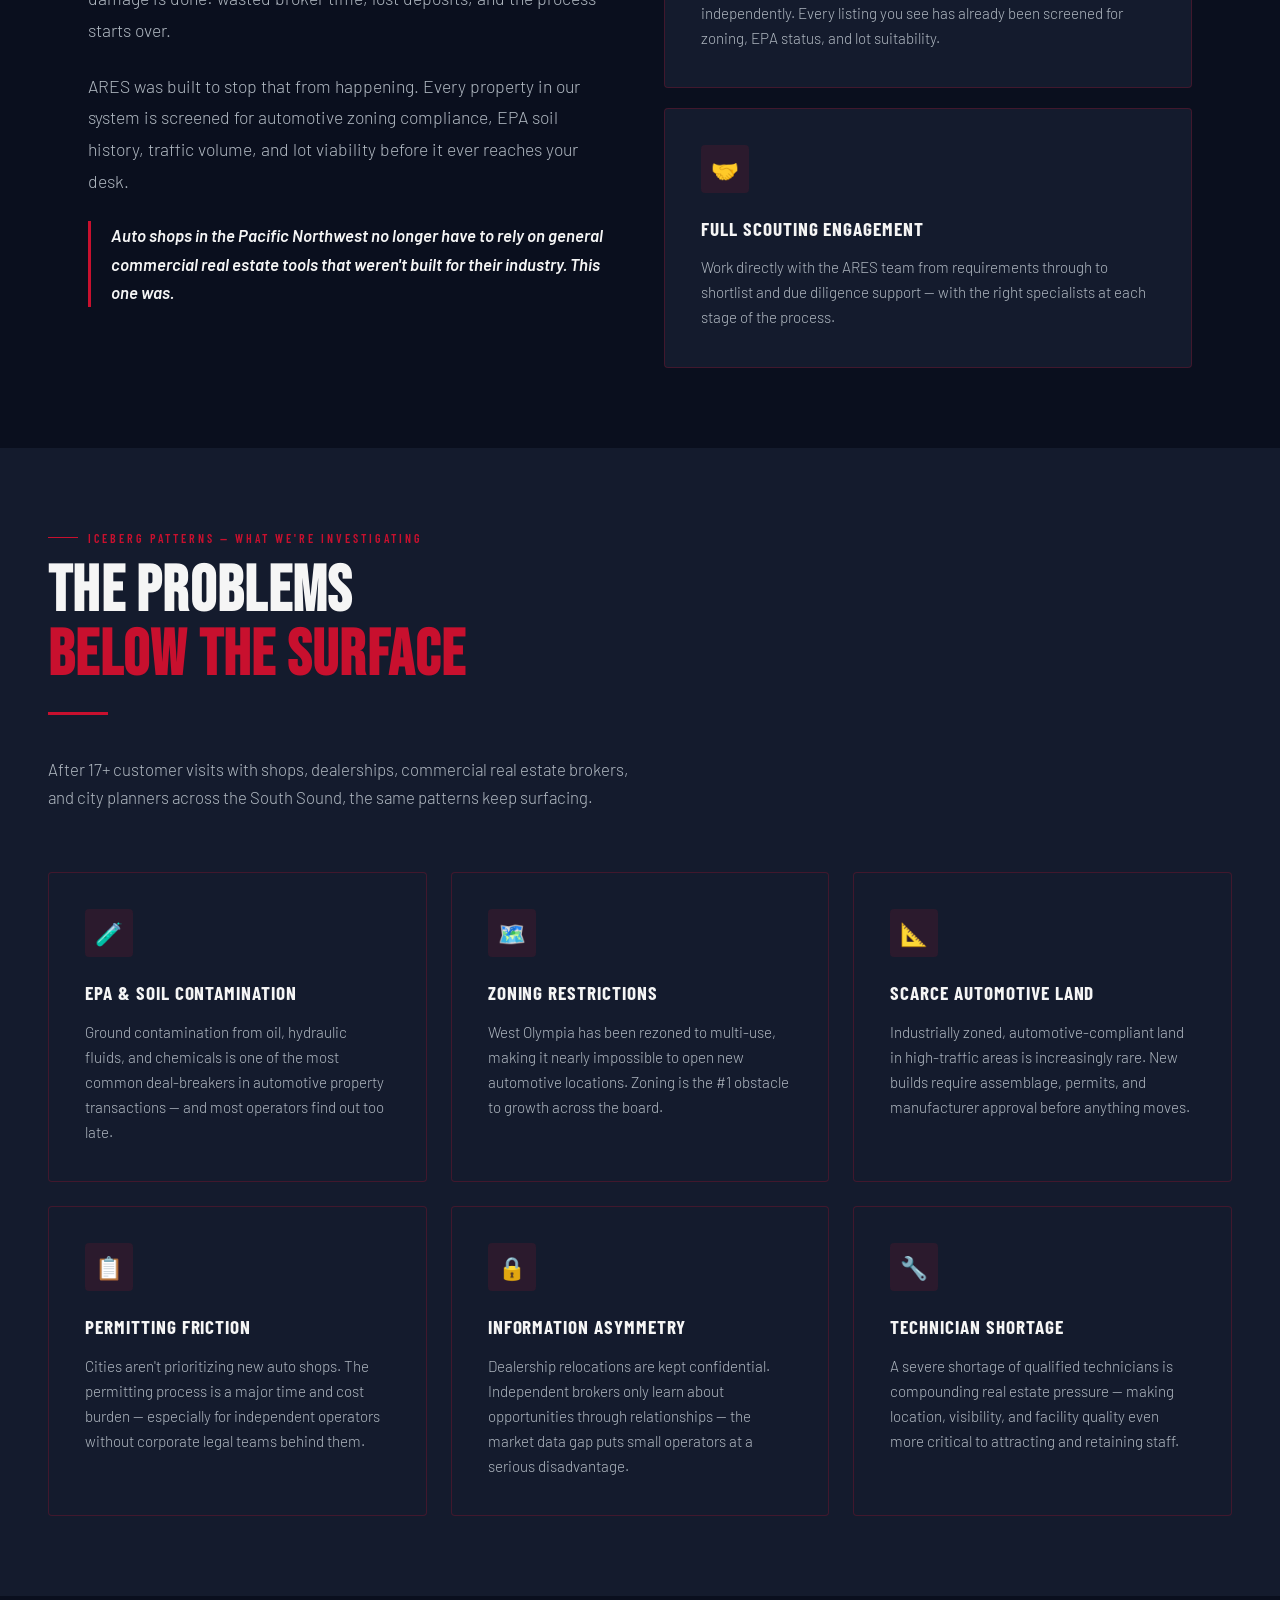
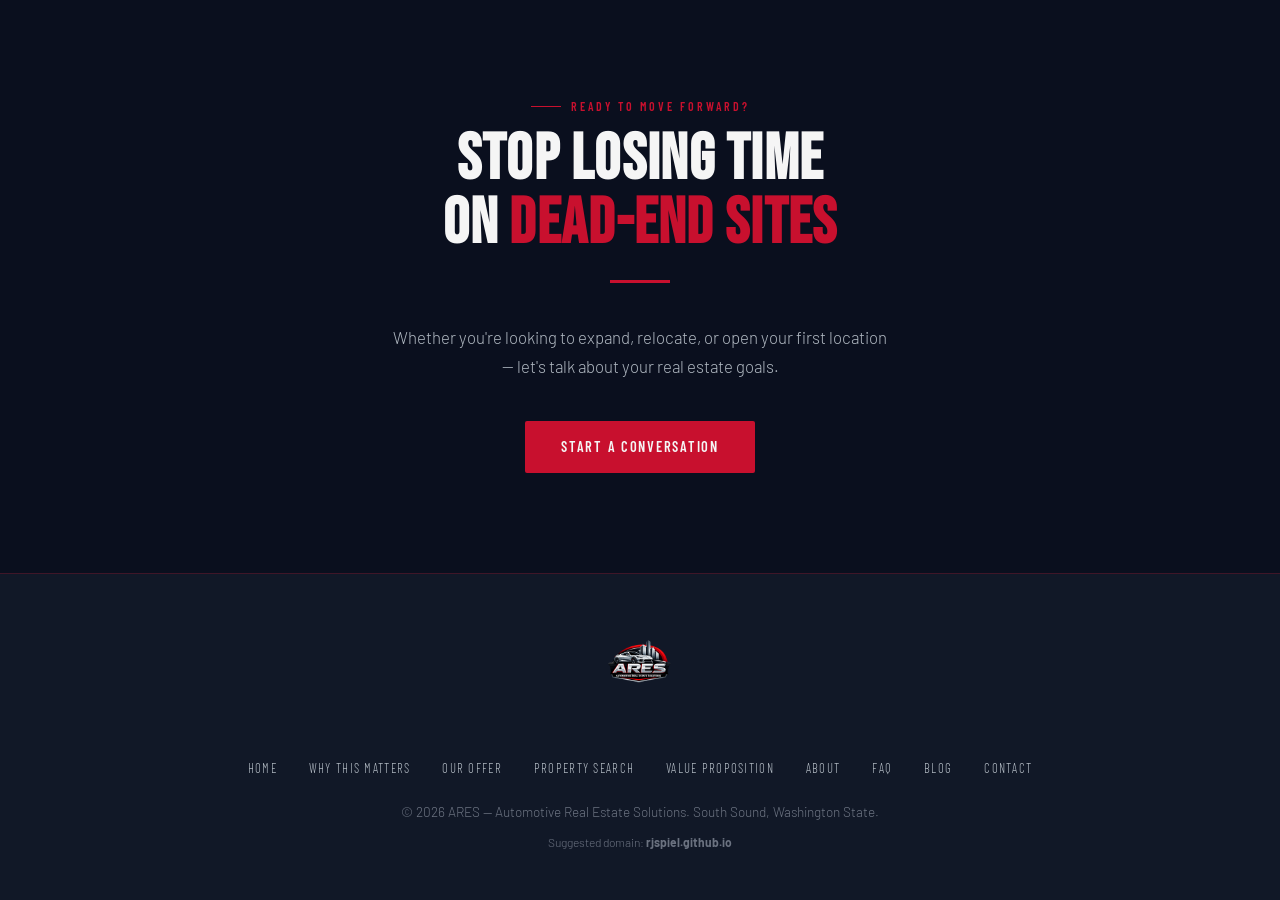
==== commit 53d9c960: "Update all domain references from aresautomotivere.com to rjspiel.github.io Co-Authored-By: Claude S" ====
--- a/index.html
+++ b/index.html
@@ -9,7 +9,7 @@
   <meta property="og:title" content="ARES — Automotive Real Estate Solutions" />
   <meta property="og:description" content="Helping automotive businesses find, vet, and secure the right property in Washington State." />
   <meta property="og:type" content="website" />
-  <link rel="canonical" href="https://www.aresautomotivere.com/" />
+  <link rel="canonical" href="https://rjspiel.github.io/" />
   <link rel="stylesheet" href="assets/style.css" />
 </head>
 <body>
@@ -170,7 +170,7 @@
       <li><a href="contact.html">Contact</a></li>
     </ul>
     <p>&copy; 2026 ARES — Automotive Real Estate Solutions. South Sound, Washington State.</p>
-    <p style="margin-top:8px; font-size:0.75rem;">Suggested domain: <strong>aresautomotivere.com</strong></p>
+    <p style="margin-top:8px; font-size:0.75rem;">Suggested domain: <strong>rjspiel.github.io</strong></p>
   </footer>
 
   <script src="assets/main.js"></script>
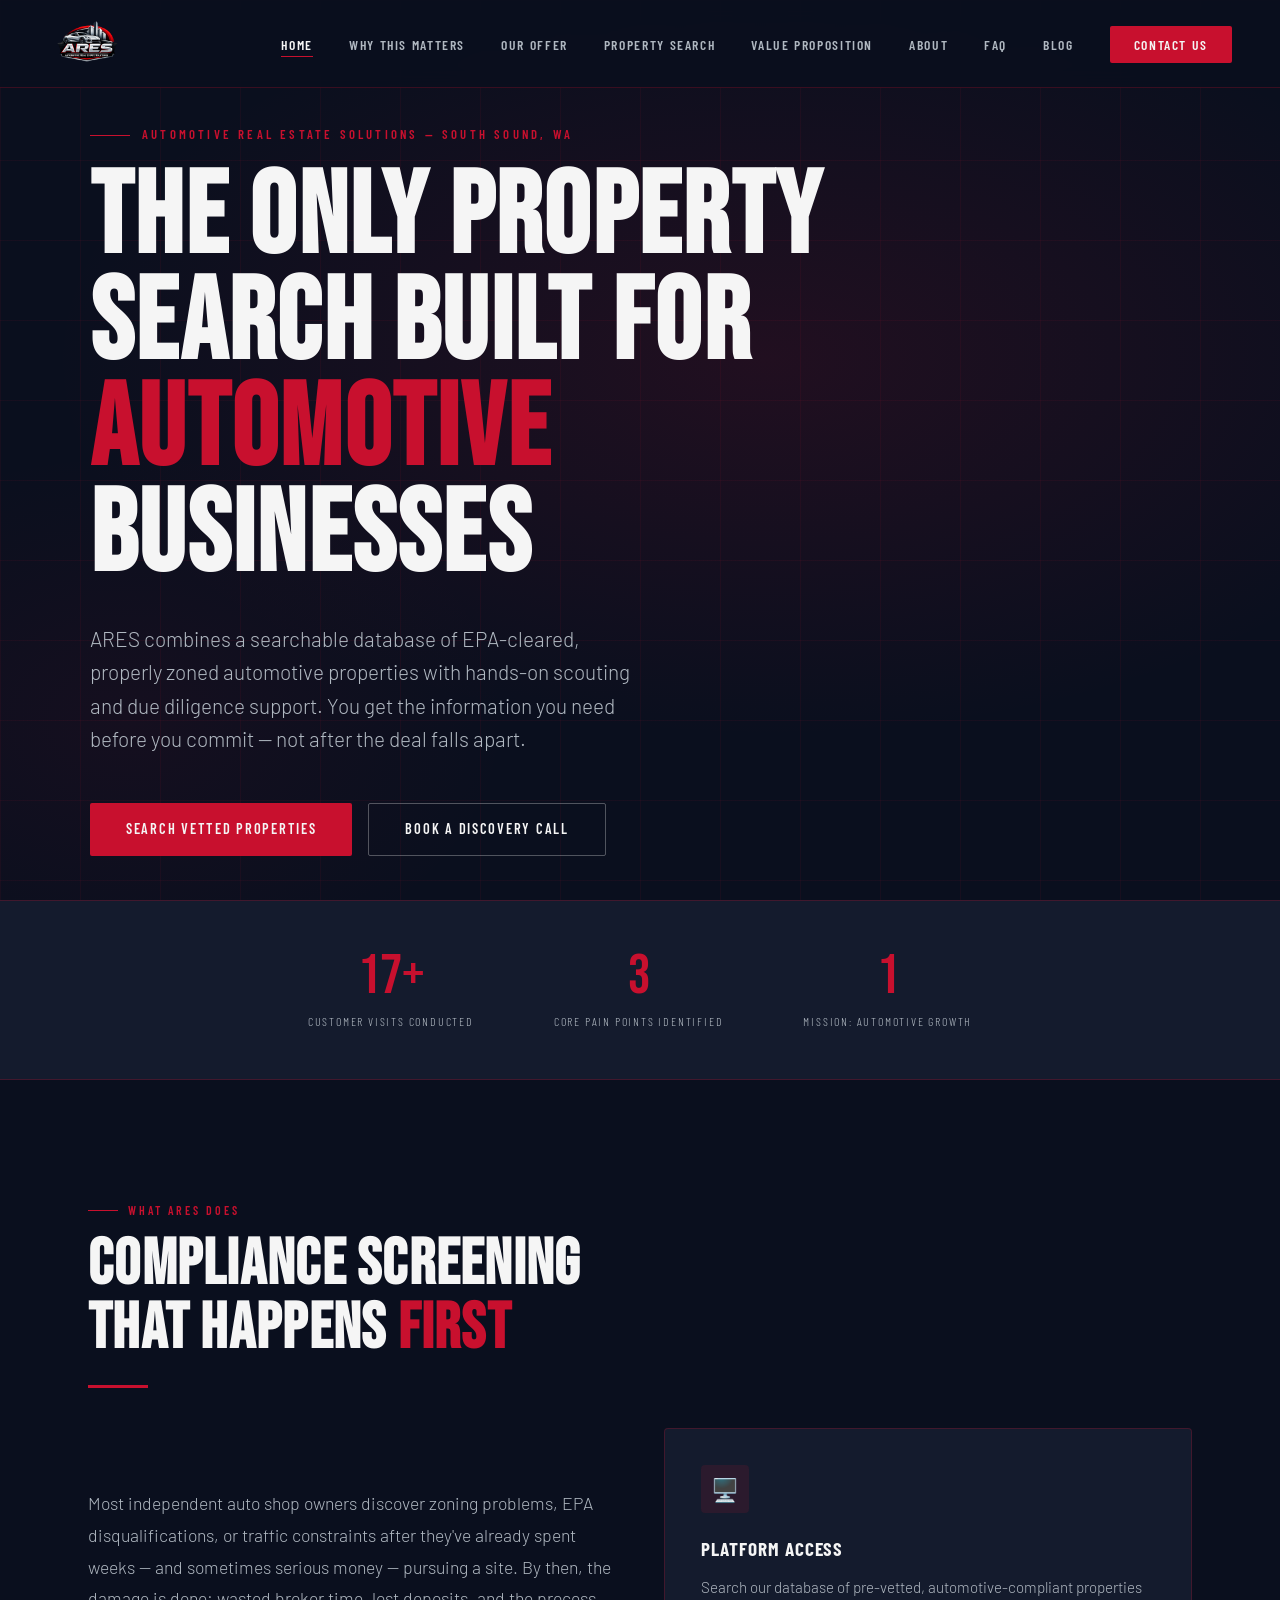
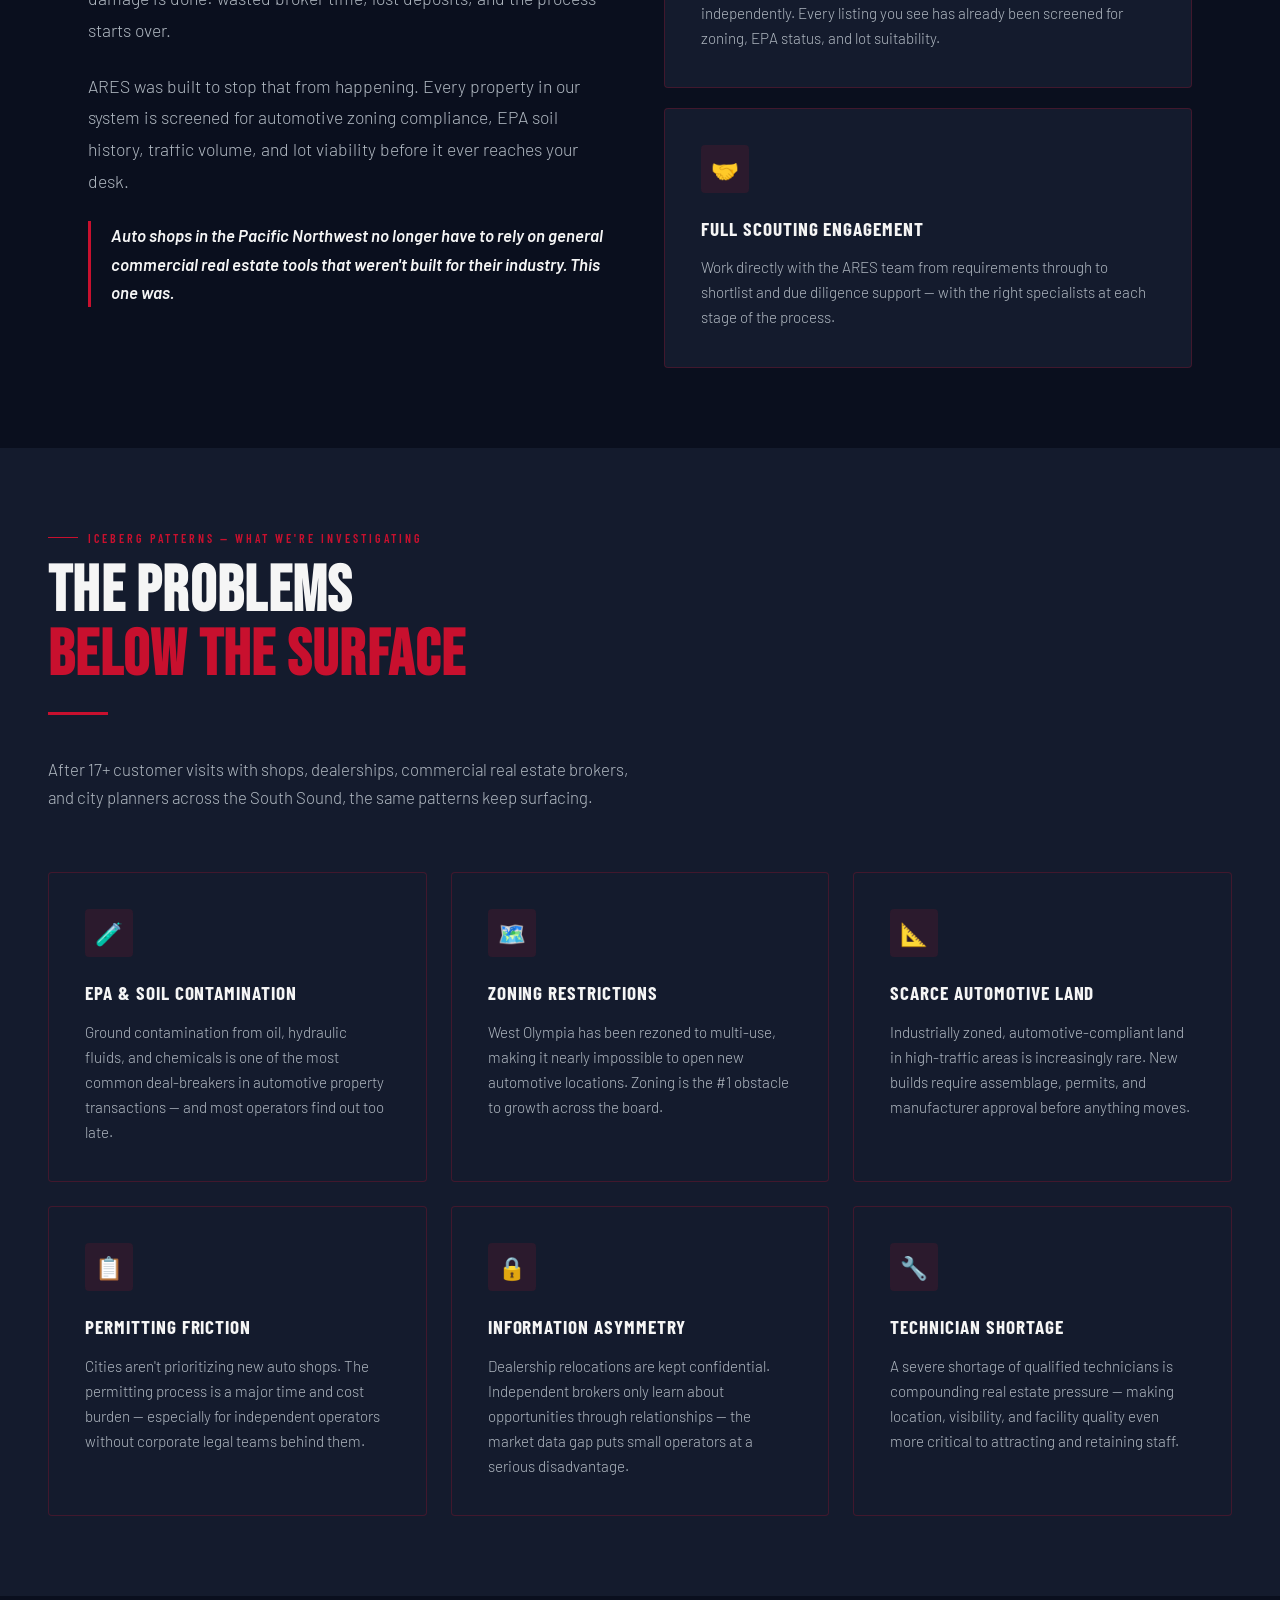
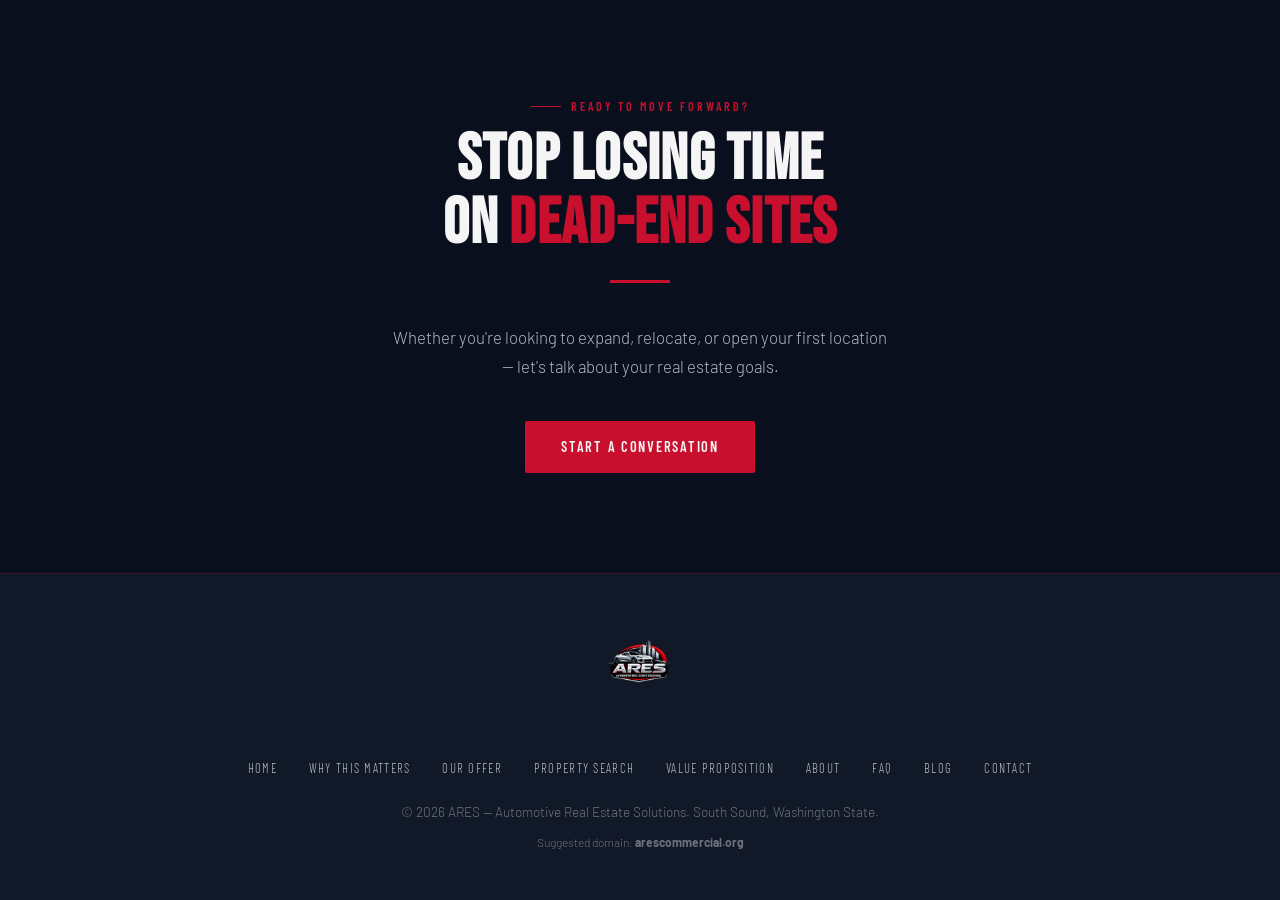
==== commit bf63ee6d: "Fix mobile nav, hamburger, responsive layout across all pages" ====
--- a/index.html
+++ b/index.html
@@ -9,7 +9,7 @@
   <meta property="og:title" content="ARES — Automotive Real Estate Solutions" />
   <meta property="og:description" content="Helping automotive businesses find, vet, and secure the right property in Washington State." />
   <meta property="og:type" content="website" />
-  <link rel="canonical" href="https://rjspiel.github.io/" />
+  <link rel="canonical" href="https://arescommercial.org/" />
   <link rel="stylesheet" href="assets/style.css" />
 </head>
 <body>
@@ -170,7 +170,7 @@
       <li><a href="contact.html">Contact</a></li>
     </ul>
     <p>&copy; 2026 ARES — Automotive Real Estate Solutions. South Sound, Washington State.</p>
-    <p style="margin-top:8px; font-size:0.75rem;">Suggested domain: <strong>rjspiel.github.io</strong></p>
+    <p style="margin-top:8px; font-size:0.75rem;">Suggested domain: <strong>arescommercial.org</strong></p>
   </footer>
 
   <script src="assets/main.js"></script>
--- a/assets/style.css
+++ b/assets/style.css
@@ -548,15 +548,56 @@
   color: var(--red);
 }
 
-/* ── RESPONSIVE ── */
+/* ── HAMBURGER OPEN STATE (X animation) ── */
+.hamburger.open span:nth-child(1) { transform: translateY(7px) rotate(45deg); }
+.hamburger.open span:nth-child(2) { opacity: 0; transform: scaleX(0); }
+.hamburger.open span:nth-child(3) { transform: translateY(-7px) rotate(-45deg); }
+
+/* ── RESPONSIVE — TABLET / SMALL DESKTOP ── */
 @media (max-width: 900px) {
   nav { padding: 0 24px; }
-  nav ul { display: none; flex-direction: column; position: absolute; top: 88px; left: 0; right: 0; background: var(--navy2); padding: 24px; gap: 20px; border-bottom: 1px solid var(--border); }
+  nav ul {
+    display: none;
+    flex-direction: column;
+    position: absolute;
+    top: 88px; left: 0; right: 0;
+    background: var(--navy2);
+    padding: 24px;
+    gap: 20px;
+    border-bottom: 1px solid var(--border);
+    z-index: 200;
+  }
   nav ul.open { display: flex; }
   .hamburger { display: flex; }
-  .hero, section, .page-hero { padding-left: 24px; padding-right: 24px; }
+  .hero { padding-left: 24px; padding-right: 24px; }
+  section { padding: 80px 24px 60px; }
+  .page-hero { padding-top: 140px; padding-left: 24px; padding-right: 24px; }
   .grid-2, .grid-3, .grid-4 { grid-template-columns: 1fr; }
   .stat-band { flex-direction: column; gap: 36px; padding: 36px 24px; }
+  .journey-step { flex-direction: column; gap: 16px; padding: 24px; }
+  .step-number { font-size: 2rem; min-width: auto; }
   footer { padding: 36px 24px; }
   footer .footer-links { flex-wrap: wrap; gap: 16px; }
-}
+  .hero-cta-group { flex-direction: column; align-items: flex-start; }
+  .btn-primary, .btn-secondary { width: 100%; text-align: center; }
+}
+
+/* ── RESPONSIVE — MOBILE ── */
+@media (max-width: 600px) {
+  nav { height: 72px; }
+  nav .nav-logo img { height: 60px; }
+  nav ul { top: 72px; }
+  .hero { padding-left: 16px; padding-right: 16px; padding-top: 72px; }
+  section { padding: 60px 16px 40px; }
+  .page-hero { padding-top: 110px; padding-left: 16px; padding-right: 16px; padding-bottom: 40px; }
+  .card { padding: 24px 20px; }
+  .stat-band { padding: 28px 16px; gap: 28px; }
+  .stat-num { font-size: 2.8rem; }
+  footer { padding: 28px 16px; }
+  footer img { height: 64px; }
+  footer .footer-links { gap: 12px; }
+  .journey-step { padding: 20px 16px; }
+  h2 { font-size: clamp(2rem, 8vw, 3rem); }
+  .section-lead { font-size: 0.95rem; margin-bottom: 40px; }
+  .btn-primary, .btn-secondary { padding: 13px 24px; font-size: 0.85rem; }
+}
